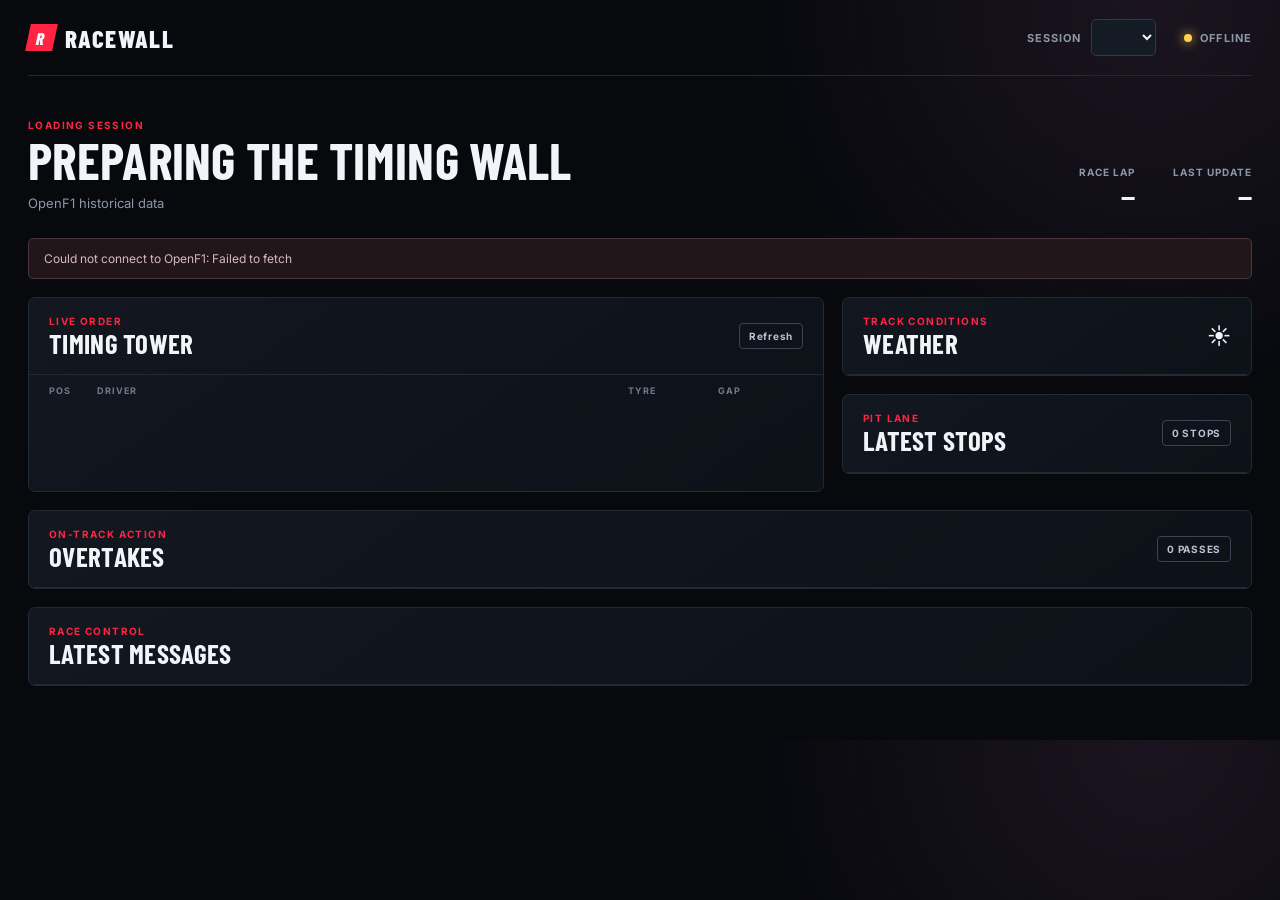
==== index.html @ f311ebea "Initial Racewall dashboard" ====
<!doctype html>
<html lang="en">
  <head>
    <meta charset="UTF-8" />
    <meta name="viewport" content="width=device-width, initial-scale=1.0" />
    <meta name="theme-color" content="#07090d" />
    <title>Racewall — F1 Dashboard</title>
    <link rel="preconnect" href="https://api.openf1.org" />
    <link rel="stylesheet" href="styles.css" />
  </head>
  <body>
    <main class="app-shell">
      <header class="topbar">
        <a class="brand" href="/" aria-label="Racewall home">
          <span class="brand-mark">R</span>
          <span>RACEWALL</span>
        </a>
        <div class="session-picker">
          <label for="session-select">Session</label>
          <select id="session-select" aria-label="Choose an F1 session"></select>
        </div>
        <div class="live-status" id="live-status">
          <span class="status-dot"></span>
          <span id="status-text">CONNECTING</span>
        </div>
      </header>

      <section class="hero" aria-labelledby="meeting-name">
        <div>
          <p class="eyebrow" id="session-name">LOADING SESSION</p>
          <h1 id="meeting-name">Preparing the timing wall</h1>
          <p class="location" id="meeting-location">OpenF1 historical data</p>
        </div>
        <div class="hero-stats">
          <div><span>RACE LAP</span><strong id="race-lap">—</strong></div>
          <div><span>LAST UPDATE</span><strong id="last-update">—</strong></div>
        </div>
      </section>

      <section class="notice" id="data-notice">
        Historical mode — showing the latest session available from OpenF1. Live data can be connected later.
      </section>

      <section class="dashboard-grid">
        <section class="panel timing-panel">
          <div class="panel-heading">
            <div><p class="eyebrow">LIVE ORDER</p><h2>Timing tower</h2></div>
            <button class="refresh-button" id="refresh-button">Refresh</button>
          </div>
          <div class="tower-columns"><span>POS</span><span>DRIVER</span><span>TYRE</span><span>GAP</span></div>
          <div id="timing-tower" class="timing-tower" aria-live="polite"></div>
        </section>

        <aside class="right-column">
          <section class="panel weather-panel">
            <div class="panel-heading"><div><p class="eyebrow">TRACK CONDITIONS</p><h2>Weather</h2></div><span class="weather-icon">☀</span></div>
            <div class="weather-grid" id="weather-grid"></div>
          </section>

          <section class="panel pit-panel">
            <div class="panel-heading"><div><p class="eyebrow">PIT LANE</p><h2>Latest stops</h2></div><span class="pill" id="pit-count">0 STOPS</span></div>
            <div id="pit-stops" class="event-list"></div>
          </section>
        </aside>

        <section class="panel wide-panel">
          <div class="panel-heading"><div><p class="eyebrow">ON-TRACK ACTION</p><h2>Overtakes</h2></div><span class="pill" id="overtake-count">0 PASSES</span></div>
          <div id="overtakes" class="event-list two-columns"></div>
        </section>

        <section class="panel wide-panel">
          <div class="panel-heading"><div><p class="eyebrow">RACE CONTROL</p><h2>Latest messages</h2></div></div>
          <div id="race-control" class="control-list"></div>
        </section>
      </section>
    </main>
    <template id="empty-state"><p class="empty-state">No data is available for this session yet.</p></template>
    <script src="app.js"></script>
  </body>
</html>
---- styles.css ----
@import url('https://fonts.googleapis.com/css2?family=Barlow+Condensed:ital,wght@0,500;0,600;0,700;0,800;1,700&family=Inter:wght@400;500;600;700&display=swap');

:root { --bg:#07090d; --panel:#10141b; --line:#222a35; --soft:#8c98a8; --text:#f1f5f9; --red:#ff2443; --green:#3ee68b; --yellow:#ffd052; }
* { box-sizing:border-box; }
body { margin:0; background:radial-gradient(circle at 90% 0%,#1b1420 0,transparent 30%),var(--bg); color:var(--text); font-family:Inter,system-ui,sans-serif; }
button,select { font:inherit; }
.app-shell { max-width:1400px; margin:0 auto; padding:0 28px 54px; }
.topbar { height:76px; display:flex; align-items:center; border-bottom:1px solid var(--line); gap:28px; }
.brand { display:flex; align-items:center; gap:10px; text-decoration:none; color:var(--text); font-family:'Barlow Condensed'; font-size:25px; font-weight:800; letter-spacing:1.4px; }
.brand-mark { background:var(--red); width:27px; height:27px; transform:skew(-12deg); display:grid; place-items:center; font-size:17px; }
.session-picker { margin-left:auto; display:flex; align-items:center; gap:10px; color:var(--soft); font-size:11px; font-weight:700; letter-spacing:1px; text-transform:uppercase; }
.session-picker select { max-width:290px; background:#151b24; color:var(--text); border:1px solid #303a49; padding:9px 32px 9px 11px; border-radius:5px; font-size:12px; }
.live-status { display:flex; align-items:center; gap:8px; font-size:11px; letter-spacing:1.1px; font-weight:700; color:var(--soft); }
.status-dot { width:8px; height:8px; background:var(--yellow); border-radius:50%; box-shadow:0 0 12px var(--yellow); }
.hero { padding:44px 0 27px; display:flex; justify-content:space-between; align-items:end; }
.eyebrow { margin:0 0 5px; font-size:10px; line-height:1; letter-spacing:1.4px; font-weight:700; color:var(--red); }
h1,h2 { font-family:'Barlow Condensed',sans-serif; text-transform:uppercase; margin:0; line-height:.94; letter-spacing:.3px; } h1 { font-size:52px; } h2 { font-size:27px; }
.location { margin:11px 0 0; color:var(--soft); font-size:13px; }
.hero-stats { display:flex; gap:38px; text-align:right; } .hero-stats div { display:grid; gap:4px; } .hero-stats span { color:var(--soft); font-size:10px; letter-spacing:1px; font-weight:700; } .hero-stats strong { font-family:'Barlow Condensed'; font-size:24px; }
.notice { border:1px solid #49353a; background:#21171b; padding:12px 15px; color:#d5b9bf; border-radius:5px; font-size:12px; margin-bottom:18px; }
.dashboard-grid { display:grid; grid-template-columns:minmax(540px,1.65fr) minmax(310px,.85fr); gap:18px; }
.panel { background:linear-gradient(145deg,#121720,#0d1118); border:1px solid var(--line); border-radius:7px; overflow:hidden; }
.timing-panel { grid-row:span 2; } .wide-panel { grid-column:1/-1; }
.right-column { display:grid; gap:18px; }
.panel-heading { min-height:76px; padding:18px 20px; display:flex; justify-content:space-between; align-items:center; border-bottom:1px solid var(--line); }
.refresh-button,.pill { border:1px solid #394454; border-radius:4px; color:#b9c4d1; background:transparent; padding:6px 9px; font-size:10px; letter-spacing:.7px; font-weight:700; } .refresh-button { cursor:pointer; } .refresh-button:hover { color:var(--text); border-color:var(--red); }
.tower-columns,.timing-row { display:grid; grid-template-columns:48px minmax(180px,1fr) 90px 85px; align-items:center; }
.tower-columns { height:31px; padding:0 20px; color:#6f7b8c; font-size:9px; font-weight:700; letter-spacing:1px; }
.timing-row { min-height:54px; padding:0 20px; border-top:1px solid #1d2530; position:relative; } .timing-row:first-child { border-top:0; } .timing-row.leader::before { content:''; position:absolute; background:var(--red); width:3px; height:100%; left:0; }
.position { font-family:'Barlow Condensed'; font-weight:700; font-size:24px; color:#97a3b4; }.driver { display:flex; align-items:center; gap:10px; min-width:0; }.team-mark { width:4px; height:28px; border-radius:2px; }.driver-name { font-family:'Barlow Condensed'; font-weight:700; font-size:18px; white-space:nowrap; overflow:hidden; text-overflow:ellipsis; }.team-name { font-size:10px; color:var(--soft); white-space:nowrap; overflow:hidden; text-overflow:ellipsis; }.tyre { display:flex; align-items:center; gap:6px; font-size:10px; font-weight:700; }.tyre-dot { width:11px; height:11px; border-radius:50%; }.gap { text-align:right; color:#d2d9e3; font-family:'Barlow Condensed'; font-size:16px; font-weight:600; }
.weather-grid { display:grid; grid-template-columns:repeat(2,1fr); }.weather-item { padding:16px 20px; border-top:1px solid var(--line); }.weather-item:nth-child(odd) { border-right:1px solid var(--line); }.weather-item span { display:block; color:var(--soft); font-size:9px; font-weight:700; letter-spacing:.7px; margin-bottom:5px; }.weather-item strong { font-family:'Barlow Condensed'; font-size:24px; }.weather-icon { font-size:23px; }
.event-list { padding:0 20px; }.event { display:flex; align-items:center; gap:11px; min-height:49px; border-top:1px solid var(--line); font-size:12px; }.event:first-child { border-top:0; }.event strong { font-family:'Barlow Condensed'; font-size:17px; }.event small { color:var(--soft); margin-left:auto; text-align:right; }.event-badge { min-width:28px; text-align:center; padding:5px 4px; font-size:9px; font-weight:700; color:#b6c0cd; background:#1c2430; border-radius:3px; }.two-columns { display:grid; grid-template-columns:1fr 1fr; gap:0 28px; }.two-columns .event:nth-child(2) { border-top:0; }
.control-list { padding:0 20px; }.control { display:grid; grid-template-columns:74px 1fr 75px; gap:13px; align-items:center; min-height:48px; border-top:1px solid var(--line); font-size:12px; }.control:first-child { border-top:0; }.flag { font-size:9px; font-weight:700; letter-spacing:.7px; color:var(--yellow); }.control time { color:var(--soft); font-size:10px; text-align:right; }.empty-state { color:var(--soft); padding:22px 0; text-align:center; font-size:12px; }
@media(max-width:800px) { .app-shell{padding:0 15px 35px}.topbar{gap:12px}.session-picker label{display:none}.session-picker select{max-width:170px}.brand{font-size:21px}.hero{padding-top:32px;align-items:start;gap:18px}.hero-stats{gap:14px;flex-direction:column}.hero-stats strong{font-size:20px}h1{font-size:38px}.dashboard-grid{grid-template-columns:1fr}.timing-panel{grid-row:auto}.wide-panel{grid-column:auto}.tower-columns,.timing-row{grid-template-columns:35px minmax(120px,1fr) 62px 62px;padding:0 12px}.two-columns{display:block}.two-columns .event:nth-child(2){border-top:1px solid var(--line)}.live-status{display:none}.panel-heading{padding:16px}.event-list,.control-list{padding:0 16px} }
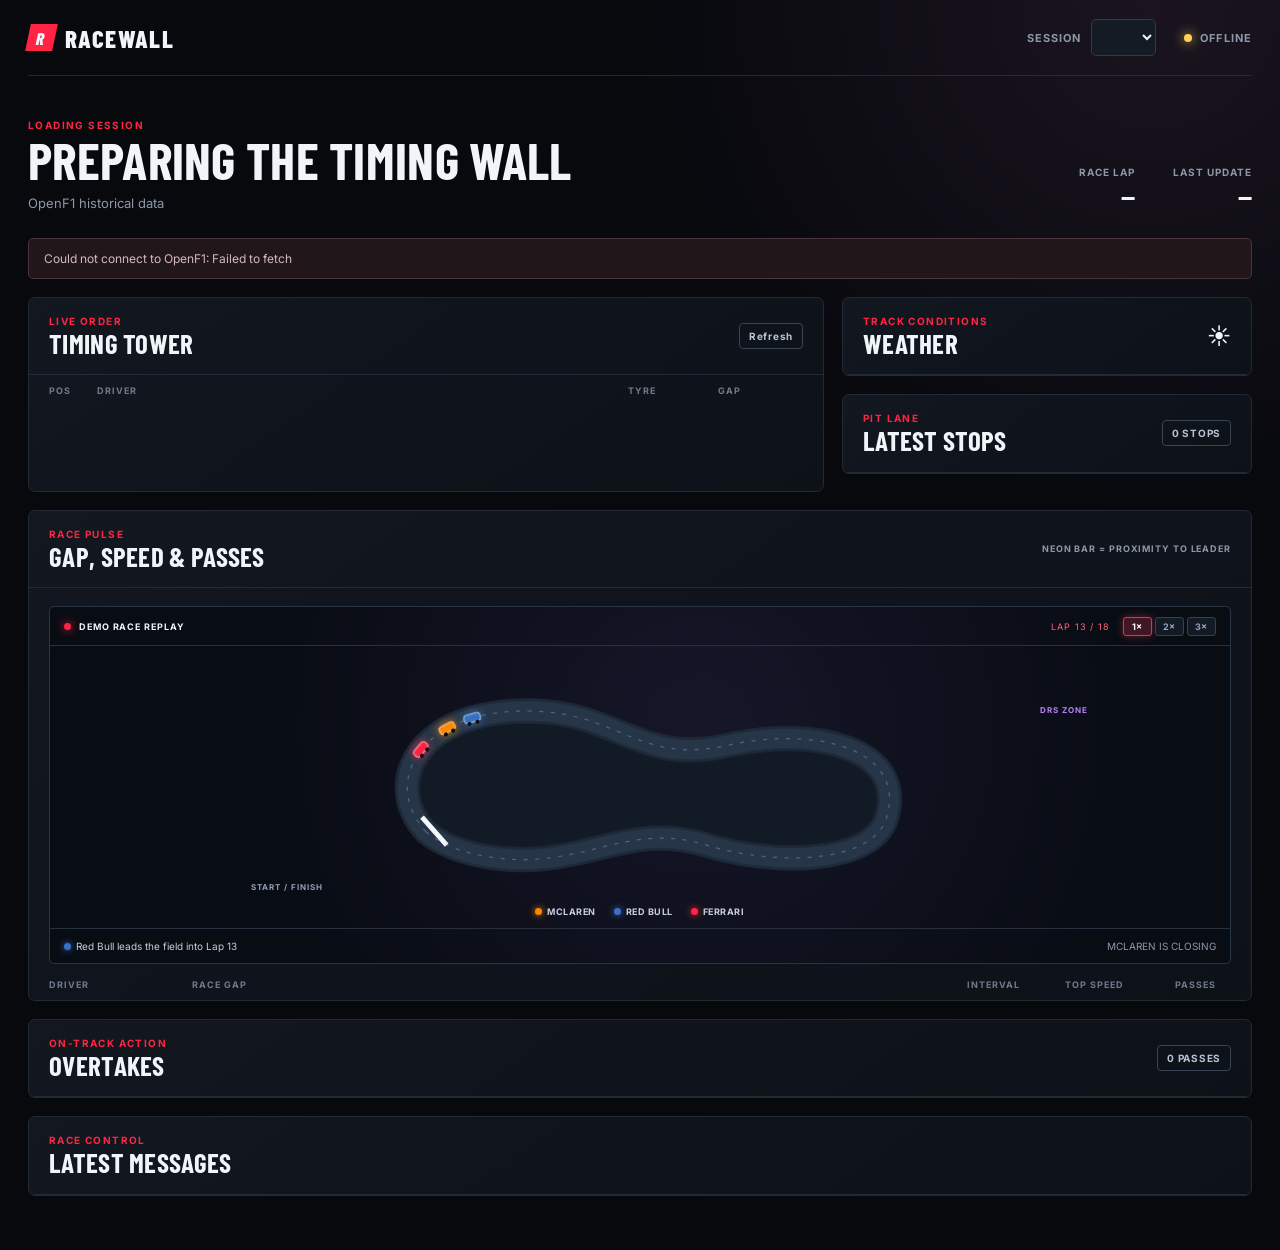
==== commit eed387f1: "Added demo of the race and track" ====
--- a/index.html
+++ b/index.html
@@ -63,6 +63,34 @@
           </section>
         </aside>
 
+        <section class="panel wide-panel pulse-panel">
+          <div class="panel-heading">
+            <div><p class="eyebrow">RACE PULSE</p><h2>Gap, speed & passes</h2></div>
+            <p class="panel-note">NEON BAR = PROXIMITY TO LEADER</p>
+          </div>
+          <div class="demo-replay" aria-label="Demo position chart: McLaren takes the lead from Red Bull on lap 15, and Ferrari moves into second.">
+            <div class="demo-heading"><span class="demo-live-dot"></span><strong>DEMO RACE REPLAY</strong><span id="demo-lap">LAP 13 / 18</span><div class="speed-controls" aria-label="Replay speed"><button class="speed-button active" data-speed="1">1×</button><button class="speed-button" data-speed="2">2×</button><button class="speed-button" data-speed="3">3×</button></div></div>
+            <div class="track-stage">
+              <div class="track-label start-label">START / FINISH</div>
+              <div class="track-label drs-label">DRS ZONE</div>
+              <svg id="demo-track" viewBox="0 0 760 310" role="img" aria-label="Animated neon race circuit with McLaren, Red Bull, and Ferrari cars racing">
+                <defs><filter id="trackGlow"><feGaussianBlur stdDeviation="2" result="blur"/><feMerge><feMergeNode in="blur"/><feMergeNode in="SourceGraphic"/></feMerge></filter></defs>
+                <path class="track-shadow" d="M120 220 C65 161 110 69 250 73 C355 76 380 138 485 115 C596 90 704 120 680 202 C663 260 542 261 461 236 C361 205 309 269 195 250 C159 244 137 234 120 220Z"/>
+                <path id="race-route" class="race-route" pathLength="1000" d="M120 220 C65 161 110 69 250 73 C355 76 380 138 485 115 C596 90 704 120 680 202 C663 260 542 261 461 236 C361 205 309 269 195 250 C159 244 137 234 120 220Z"/>
+                <path class="track-centre" d="M120 220 C65 161 110 69 250 73 C355 76 380 138 485 115 C596 90 704 120 680 202 C663 260 542 261 461 236 C361 205 309 269 195 250 C159 244 137 234 120 220Z"/>
+                <line class="start-line" x1="115" y1="202" x2="145" y2="236"/>
+                <g id="car-redbull" class="demo-car redbull-car"><rect x="-10" y="-5" width="20" height="10" rx="3"/><circle cx="-5" cy="6" r="2.5"/><circle cx="5" cy="6" r="2.5"/></g>
+                <g id="car-mclaren" class="demo-car mclaren-car"><rect x="-10" y="-5" width="20" height="10" rx="3"/><circle cx="-5" cy="6" r="2.5"/><circle cx="5" cy="6" r="2.5"/></g>
+                <g id="car-ferrari" class="demo-car ferrari-car"><rect x="-10" y="-5" width="20" height="10" rx="3"/><circle cx="-5" cy="6" r="2.5"/><circle cx="5" cy="6" r="2.5"/></g>
+              </svg>
+              <div class="race-key"><span><b class="mclaren-dot"></b>MCLAREN</span><span><b class="redbull-dot"></b>RED BULL</span><span><b class="ferrari-dot"></b>FERRARI</span></div>
+            </div>
+            <div class="battle-feed" id="demo-commentary"><span><b class="redbull-dot"></b>Red Bull leads the field into Lap 13</span><span class="demo-speed">WATCH THE CARS MOVE</span></div>
+          </div>
+          <div class="pulse-legend"><span>DRIVER</span><span>RACE GAP</span><span>INTERVAL</span><span>TOP SPEED</span><span>PASSES</span></div>
+          <div id="race-pulse" class="race-pulse" aria-live="polite"></div>
+        </section>
+
         <section class="panel wide-panel">
           <div class="panel-heading"><div><p class="eyebrow">ON-TRACK ACTION</p><h2>Overtakes</h2></div><span class="pill" id="overtake-count">0 PASSES</span></div>
           <div id="overtakes" class="event-list two-columns"></div>
--- a/styles.css
+++ b/styles.css
@@ -31,4 +31,6 @@
 .weather-grid { display:grid; grid-template-columns:repeat(2,1fr); }.weather-item { padding:16px 20px; border-top:1px solid var(--line); }.weather-item:nth-child(odd) { border-right:1px solid var(--line); }.weather-item span { display:block; color:var(--soft); font-size:9px; font-weight:700; letter-spacing:.7px; margin-bottom:5px; }.weather-item strong { font-family:'Barlow Condensed'; font-size:24px; }.weather-icon { font-size:23px; }
 .event-list { padding:0 20px; }.event { display:flex; align-items:center; gap:11px; min-height:49px; border-top:1px solid var(--line); font-size:12px; }.event:first-child { border-top:0; }.event strong { font-family:'Barlow Condensed'; font-size:17px; }.event small { color:var(--soft); margin-left:auto; text-align:right; }.event-badge { min-width:28px; text-align:center; padding:5px 4px; font-size:9px; font-weight:700; color:#b6c0cd; background:#1c2430; border-radius:3px; }.two-columns { display:grid; grid-template-columns:1fr 1fr; gap:0 28px; }.two-columns .event:nth-child(2) { border-top:0; }
 .control-list { padding:0 20px; }.control { display:grid; grid-template-columns:74px 1fr 75px; gap:13px; align-items:center; min-height:48px; border-top:1px solid var(--line); font-size:12px; }.control:first-child { border-top:0; }.flag { font-size:9px; font-weight:700; letter-spacing:.7px; color:var(--yellow); }.control time { color:var(--soft); font-size:10px; text-align:right; }.empty-state { color:var(--soft); padding:22px 0; text-align:center; font-size:12px; }
-@media(max-width:800px) { .app-shell{padding:0 15px 35px}.topbar{gap:12px}.session-picker label{display:none}.session-picker select{max-width:170px}.brand{font-size:21px}.hero{padding-top:32px;align-items:start;gap:18px}.hero-stats{gap:14px;flex-direction:column}.hero-stats strong{font-size:20px}h1{font-size:38px}.dashboard-grid{grid-template-columns:1fr}.timing-panel{grid-row:auto}.wide-panel{grid-column:auto}.tower-columns,.timing-row{grid-template-columns:35px minmax(120px,1fr) 62px 62px;padding:0 12px}.two-columns{display:block}.two-columns .event:nth-child(2){border-top:1px solid var(--line)}.live-status{display:none}.panel-heading{padding:16px}.event-list,.control-list{padding:0 16px} }
+.panel-note { margin:0; color:var(--soft); font-size:9px; letter-spacing:.9px; font-weight:700; }.pulse-legend,.pulse-row { display:grid; grid-template-columns:125px minmax(160px,1fr) 80px 92px 56px; align-items:center; column-gap:18px; }.pulse-legend { height:32px; padding:0 20px; color:#6f7b8c; font-size:9px; font-weight:700; letter-spacing:1px; }.pulse-row { min-height:48px; padding:0 20px; border-top:1px solid #1d2530; }.pulse-driver { display:flex; align-items:center; gap:8px; min-width:0; }.pulse-driver strong { font-family:'Barlow Condensed'; font-size:18px; }.pulse-driver small { color:var(--soft); font-size:9px; overflow:hidden; text-overflow:ellipsis; white-space:nowrap; }.neon-track { height:7px; background:#1d2530; border-radius:99px; overflow:hidden; position:relative; }.neon-bar { height:100%; min-width:5px; border-radius:99px; box-shadow:0 0 8px currentColor,0 0 17px currentColor; }.pulse-value { font-family:'Barlow Condensed'; font-size:16px; font-weight:700; white-space:nowrap; }.pulse-value.muted { color:#9eabba; }.pass-count { color:var(--green); }
+.demo-replay { margin:18px 20px 4px; border:1px solid #283544; background:radial-gradient(circle at 55% 35%,#161629,#080c13 65%); border-radius:5px; overflow:hidden; }.demo-heading { height:39px; display:flex; align-items:center; gap:8px; padding:0 14px; border-bottom:1px solid #26303e; font-size:9px; letter-spacing:.9px; color:var(--soft); }.demo-heading strong { color:var(--text); }.demo-heading > #demo-lap { margin-left:auto; color:#ff6578; }.demo-live-dot { width:7px; height:7px; border-radius:50%; background:var(--red); box-shadow:0 0 10px var(--red); animation:pulse 1s infinite alternate; }.speed-controls { display:flex; gap:3px; margin-left:5px; }.speed-button { min-width:29px; border:1px solid #354154; border-radius:3px; padding:3px 4px; color:#98a6b8; background:#121a25; font-size:9px; font-weight:700; cursor:pointer; }.speed-button:hover,.speed-button.active { color:#fff; border-color:#ff2443; background:#401823; box-shadow:0 0 8px #69202e; }.track-stage { position:relative; padding:5px 14px 0; }.track-stage svg { width:100%; height:255px; display:block; }.track-shadow { fill:#121a25; stroke:#1c2735; stroke-width:31; }.race-route { fill:none; stroke:#283546; stroke-width:23; filter:url(#trackGlow); }.track-centre { fill:none; stroke:#657186; stroke-width:1.5; stroke-dasharray:5 9; opacity:.75; }.start-line { stroke:#f4f7fb; stroke-width:6; }.track-label { position:absolute; font-size:8px; letter-spacing:1px; font-weight:700; color:#92a1b6; }.start-label { left:17%; bottom:36px; }.drs-label { right:12%; top:59px; color:#b681ff; }.demo-car { transform-box:fill-box; transform-origin:center; }.demo-car rect { stroke:#fff; stroke-width:.8; }.demo-car circle { fill:#0a0d12; }.redbull-car rect { fill:#3671c6; filter:drop-shadow(0 0 5px #3671c6); }.mclaren-car rect { fill:#ff8700; filter:drop-shadow(0 0 5px #ff8700); }.ferrari-car rect { fill:#ff2443; filter:drop-shadow(0 0 5px #ff2443); }.race-key { display:flex; justify-content:center; gap:18px; padding:0 0 11px; color:#c8d0db; font-size:9px; font-weight:700; letter-spacing:.5px; }.race-key b,.battle-feed b { width:7px; height:7px; display:inline-block; border-radius:50%; margin-right:5px; }.mclaren-dot { background:#ff8700; box-shadow:0 0 7px #ff8700; }.redbull-dot { background:#3671c6; box-shadow:0 0 7px #3671c6; }.ferrari-dot { background:#ff2443; box-shadow:0 0 7px #ff2443; }.battle-feed { display:flex; gap:22px; flex-wrap:wrap; border-top:1px solid #26303e; padding:11px 14px; color:#c6d0dc; font-size:10px; }.demo-speed { color:var(--soft); margin-left:auto; } @keyframes pulse { to { opacity:.35; transform:scale(.8); } }
+@media(max-width:800px) { .app-shell{padding:0 15px 35px}.topbar{gap:12px}.session-picker label{display:none}.session-picker select{max-width:170px}.brand{font-size:21px}.hero{padding-top:32px;align-items:start;gap:18px}.hero-stats{gap:14px;flex-direction:column}.hero-stats strong{font-size:20px}h1{font-size:38px}.dashboard-grid{grid-template-columns:1fr}.timing-panel{grid-row:auto}.wide-panel{grid-column:auto}.tower-columns,.timing-row{grid-template-columns:35px minmax(120px,1fr) 62px 62px;padding:0 12px}.two-columns{display:block}.two-columns .event:nth-child(2){border-top:1px solid var(--line)}.live-status{display:none}.panel-heading{padding:16px}.event-list,.control-list{padding:0 16px}.panel-note{display:none}.pulse-legend{display:none}.race-pulse{padding:5px 0}.pulse-row{grid-template-columns:86px minmax(70px,1fr) 49px 52px;column-gap:9px;padding:0 12px}.pulse-row .passes-column{display:none}.pulse-driver small{display:none}.pulse-value{font-size:14px}.demo-replay{margin:13px 12px 5px}.demo-speed{margin-left:0}.track-stage{padding:0 5px}.track-stage svg{height:195px}.race-key{gap:8px;font-size:8px}.start-label{bottom:32px}.drs-label{top:44px} }
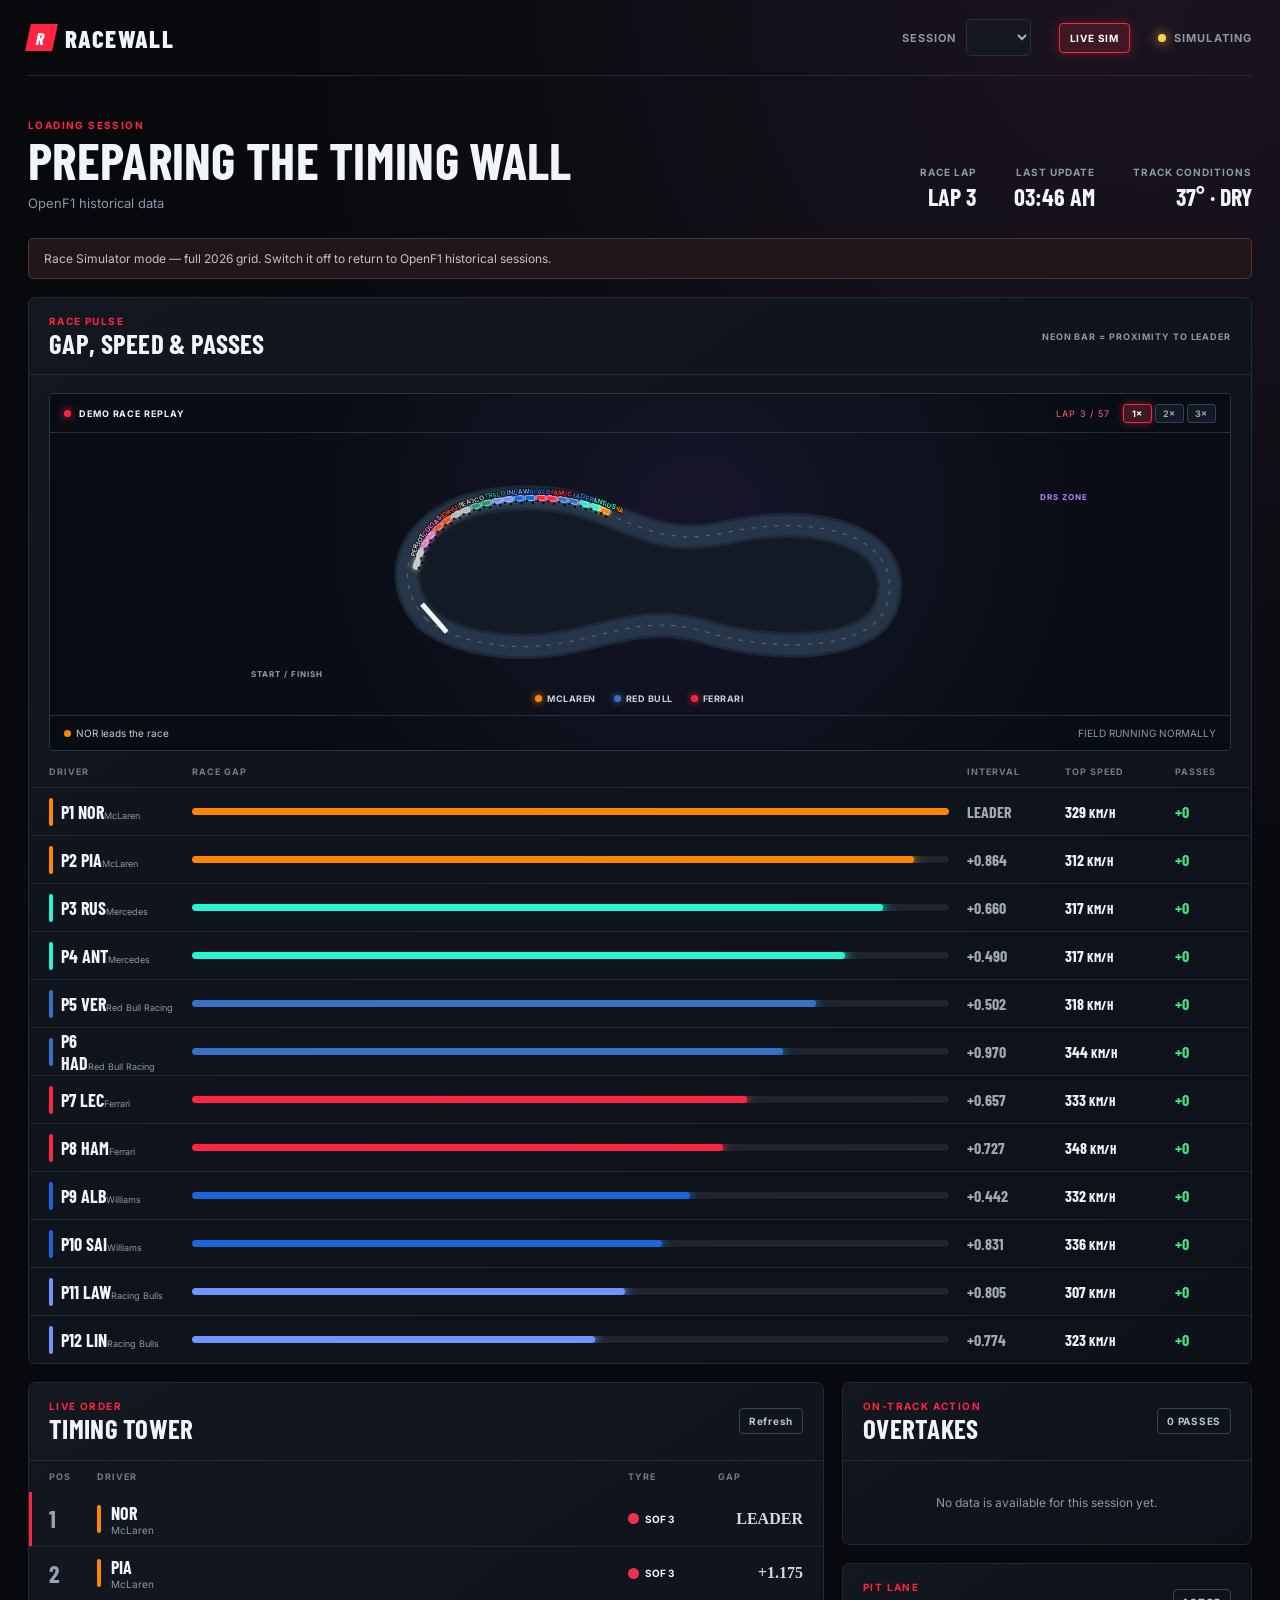
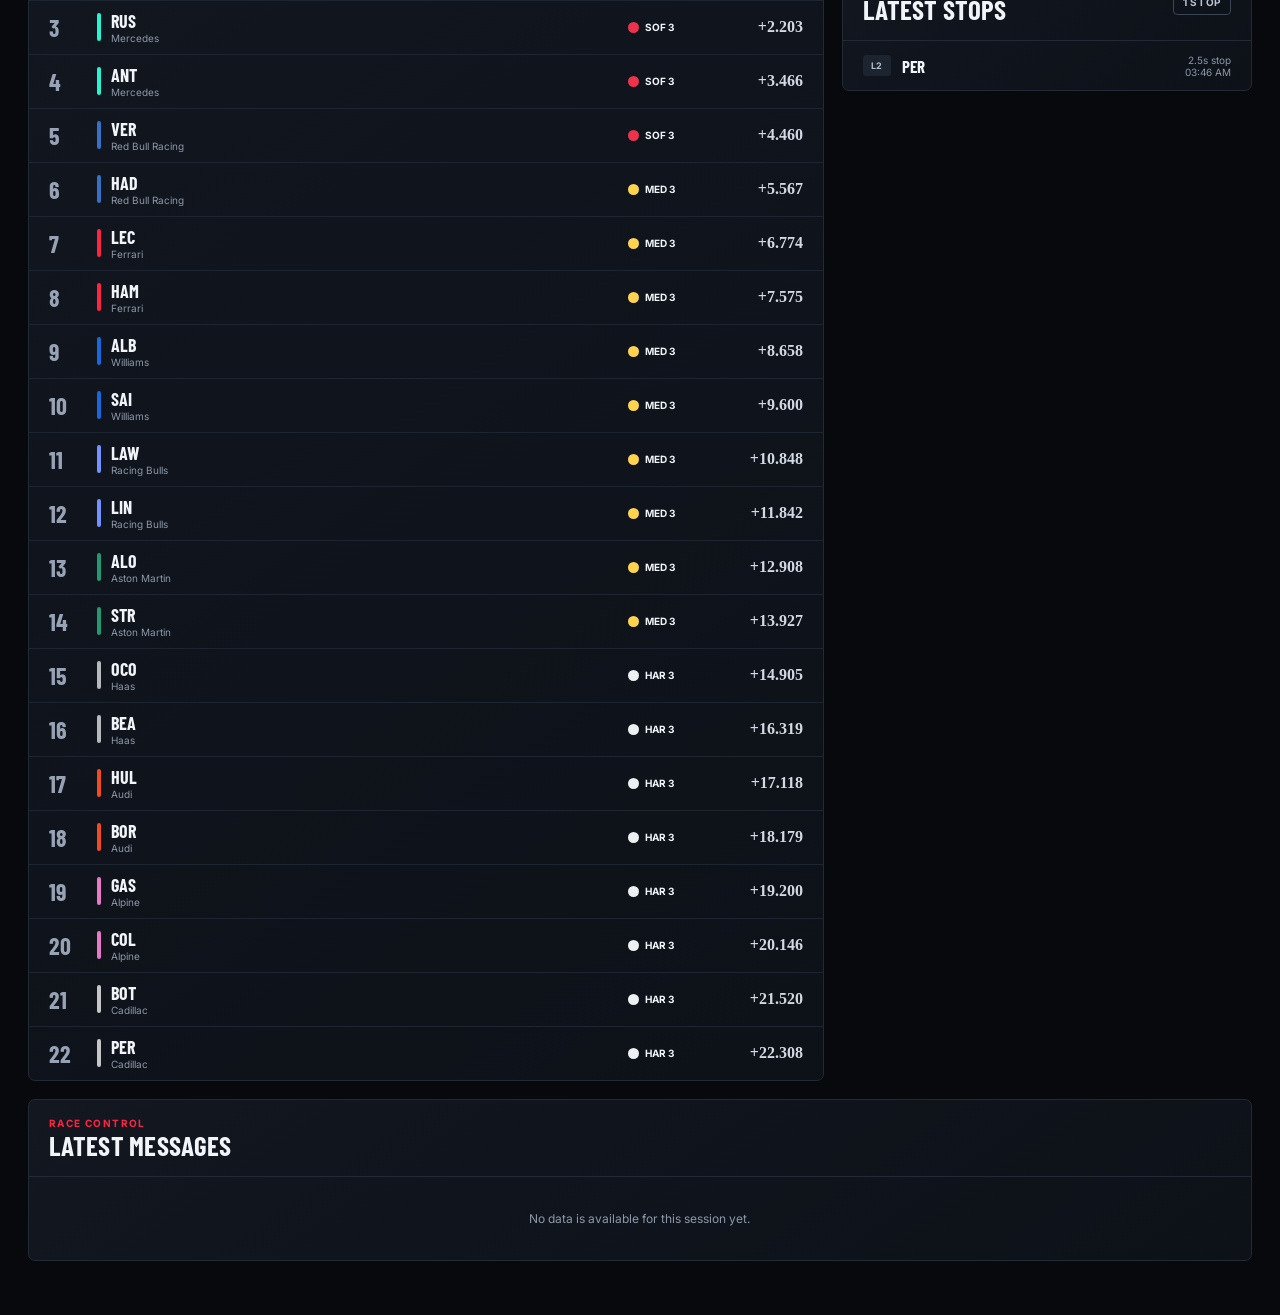
==== commit 7463eeed: "Add synchronized race simulator" ====
--- a/index.html
+++ b/index.html
@@ -19,6 +19,7 @@
           <label for="session-select">Session</label>
           <select id="session-select" aria-label="Choose an F1 session"></select>
         </div>
+        <button class="simulator-button" id="simulator-button">RACE SIM</button>
         <div class="live-status" id="live-status">
           <span class="status-dot"></span>
           <span id="status-text">CONNECTING</span>
@@ -34,6 +35,7 @@
         <div class="hero-stats">
           <div><span>RACE LAP</span><strong id="race-lap">—</strong></div>
           <div><span>LAST UPDATE</span><strong id="last-update">—</strong></div>
+          <div><span>TRACK CONDITIONS</span><strong id="weather-summary">—</strong></div>
         </div>
       </section>
 
@@ -52,9 +54,9 @@
         </section>
 
         <aside class="right-column">
-          <section class="panel weather-panel">
-            <div class="panel-heading"><div><p class="eyebrow">TRACK CONDITIONS</p><h2>Weather</h2></div><span class="weather-icon">☀</span></div>
-            <div class="weather-grid" id="weather-grid"></div>
+          <section class="panel overtake-panel">
+            <div class="panel-heading"><div><p class="eyebrow">ON-TRACK ACTION</p><h2>Overtakes</h2></div><span class="pill" id="overtake-count">0 PASSES</span></div>
+            <div id="overtakes" class="event-list"></div>
           </section>
 
           <section class="panel pit-panel">
@@ -79,9 +81,7 @@
                 <path id="race-route" class="race-route" pathLength="1000" d="M120 220 C65 161 110 69 250 73 C355 76 380 138 485 115 C596 90 704 120 680 202 C663 260 542 261 461 236 C361 205 309 269 195 250 C159 244 137 234 120 220Z"/>
                 <path class="track-centre" d="M120 220 C65 161 110 69 250 73 C355 76 380 138 485 115 C596 90 704 120 680 202 C663 260 542 261 461 236 C361 205 309 269 195 250 C159 244 137 234 120 220Z"/>
                 <line class="start-line" x1="115" y1="202" x2="145" y2="236"/>
-                <g id="car-redbull" class="demo-car redbull-car"><rect x="-10" y="-5" width="20" height="10" rx="3"/><circle cx="-5" cy="6" r="2.5"/><circle cx="5" cy="6" r="2.5"/></g>
-                <g id="car-mclaren" class="demo-car mclaren-car"><rect x="-10" y="-5" width="20" height="10" rx="3"/><circle cx="-5" cy="6" r="2.5"/><circle cx="5" cy="6" r="2.5"/></g>
-                <g id="car-ferrari" class="demo-car ferrari-car"><rect x="-10" y="-5" width="20" height="10" rx="3"/><circle cx="-5" cy="6" r="2.5"/><circle cx="5" cy="6" r="2.5"/></g>
+                <g id="demo-cars"></g>
               </svg>
               <div class="race-key"><span><b class="mclaren-dot"></b>MCLAREN</span><span><b class="redbull-dot"></b>RED BULL</span><span><b class="ferrari-dot"></b>FERRARI</span></div>
             </div>
@@ -89,11 +89,6 @@
           </div>
           <div class="pulse-legend"><span>DRIVER</span><span>RACE GAP</span><span>INTERVAL</span><span>TOP SPEED</span><span>PASSES</span></div>
           <div id="race-pulse" class="race-pulse" aria-live="polite"></div>
-        </section>
-
-        <section class="panel wide-panel">
-          <div class="panel-heading"><div><p class="eyebrow">ON-TRACK ACTION</p><h2>Overtakes</h2></div><span class="pill" id="overtake-count">0 PASSES</span></div>
-          <div id="overtakes" class="event-list two-columns"></div>
         </section>
 
         <section class="panel wide-panel">
--- a/styles.css
+++ b/styles.css
@@ -10,6 +10,7 @@
 .brand-mark { background:var(--red); width:27px; height:27px; transform:skew(-12deg); display:grid; place-items:center; font-size:17px; }
 .session-picker { margin-left:auto; display:flex; align-items:center; gap:10px; color:var(--soft); font-size:11px; font-weight:700; letter-spacing:1px; text-transform:uppercase; }
 .session-picker select { max-width:290px; background:#151b24; color:var(--text); border:1px solid #303a49; padding:9px 32px 9px 11px; border-radius:5px; font-size:12px; }
+.simulator-button { border:1px solid #394454; border-radius:4px; padding:8px 10px; color:#b9c4d1; background:transparent; font-size:10px; letter-spacing:.8px; font-weight:700; cursor:pointer; }.simulator-button:hover,.simulator-button.active { color:#fff; background:#401823; border-color:var(--red); box-shadow:0 0 12px #5e1c2b; }
 .live-status { display:flex; align-items:center; gap:8px; font-size:11px; letter-spacing:1.1px; font-weight:700; color:var(--soft); }
 .status-dot { width:8px; height:8px; background:var(--yellow); border-radius:50%; box-shadow:0 0 12px var(--yellow); }
 .hero { padding:44px 0 27px; display:flex; justify-content:space-between; align-items:end; }
@@ -20,7 +21,7 @@
 .notice { border:1px solid #49353a; background:#21171b; padding:12px 15px; color:#d5b9bf; border-radius:5px; font-size:12px; margin-bottom:18px; }
 .dashboard-grid { display:grid; grid-template-columns:minmax(540px,1.65fr) minmax(310px,.85fr); gap:18px; }
 .panel { background:linear-gradient(145deg,#121720,#0d1118); border:1px solid var(--line); border-radius:7px; overflow:hidden; }
-.timing-panel { grid-row:span 2; } .wide-panel { grid-column:1/-1; }
+.timing-panel { grid-row:span 2; } .wide-panel { grid-column:1/-1; } .pulse-panel { order:-1; }
 .right-column { display:grid; gap:18px; }
 .panel-heading { min-height:76px; padding:18px 20px; display:flex; justify-content:space-between; align-items:center; border-bottom:1px solid var(--line); }
 .refresh-button,.pill { border:1px solid #394454; border-radius:4px; color:#b9c4d1; background:transparent; padding:6px 9px; font-size:10px; letter-spacing:.7px; font-weight:700; } .refresh-button { cursor:pointer; } .refresh-button:hover { color:var(--text); border-color:var(--red); }
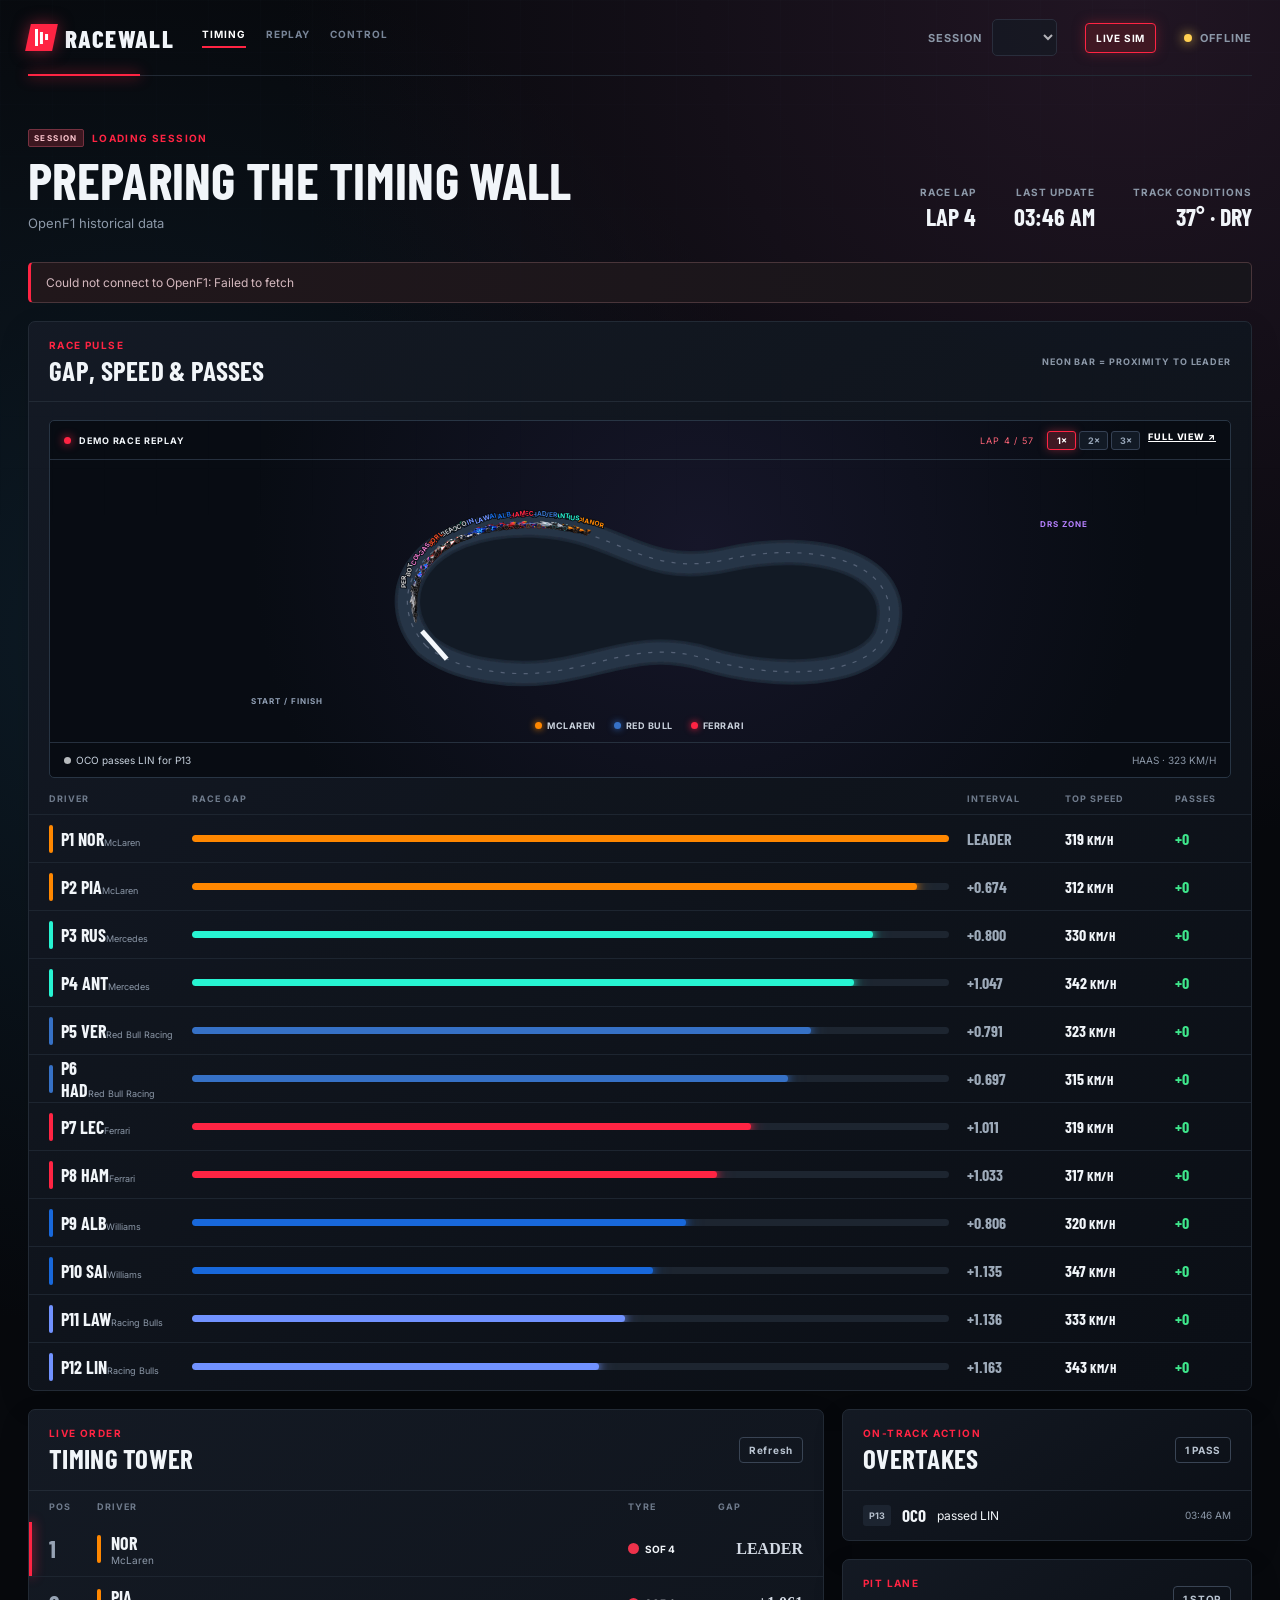
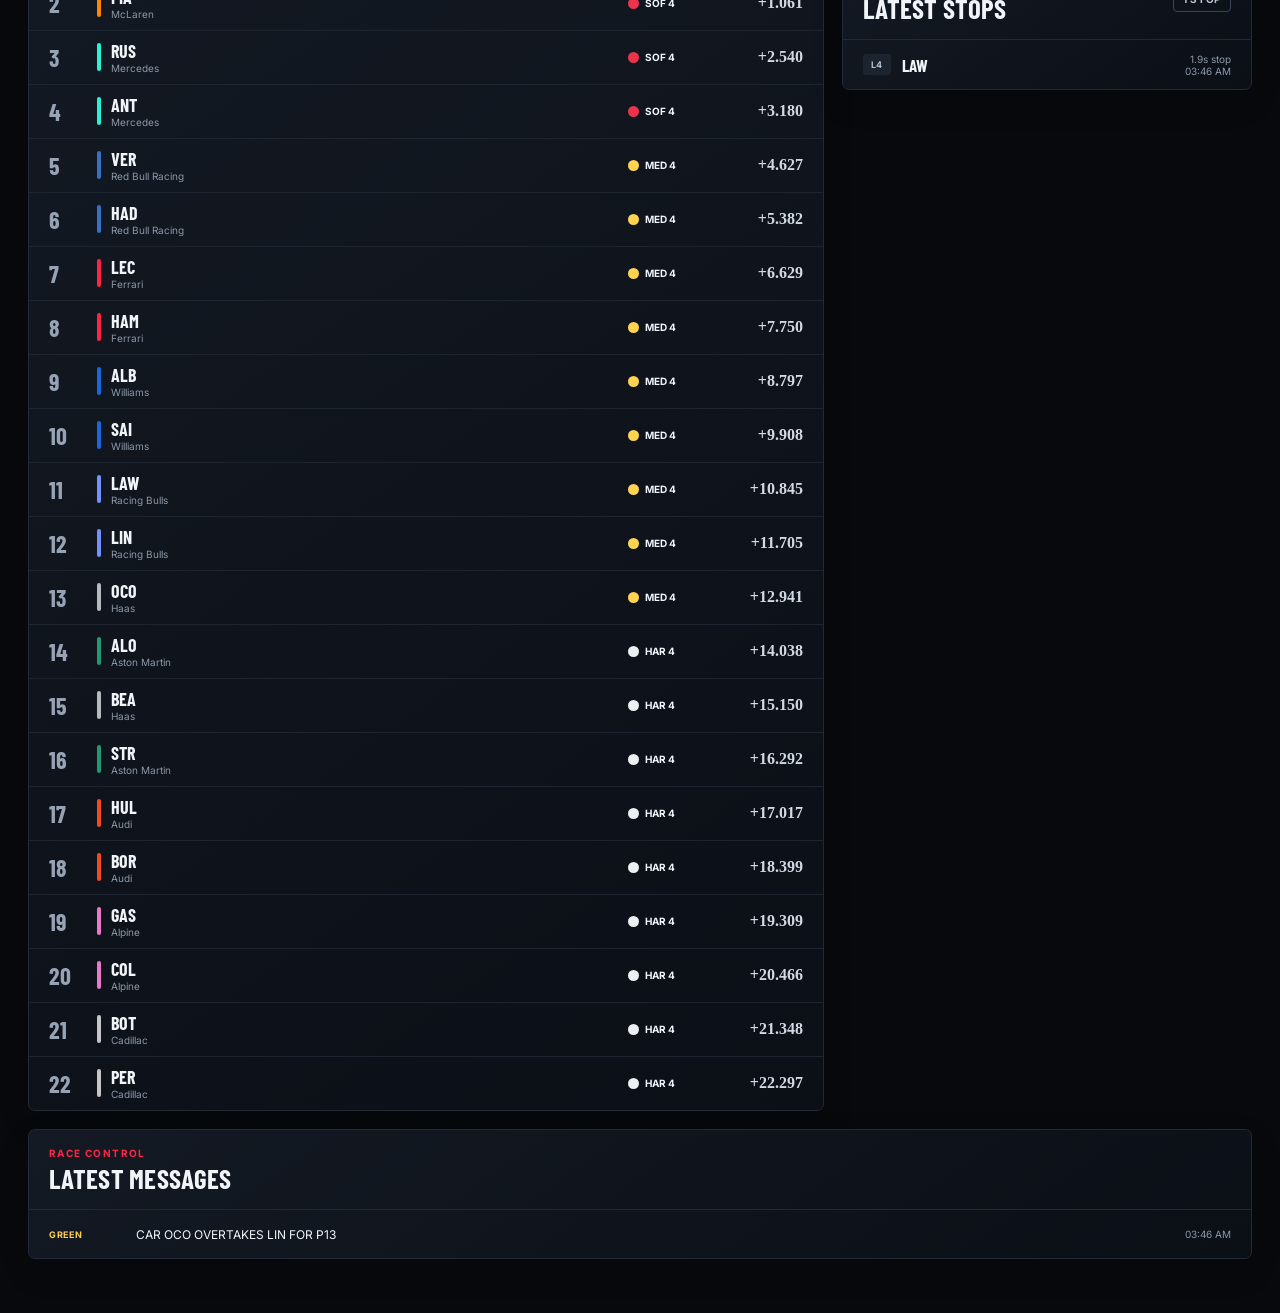
==== commit 6acdc6eb: "Refresh Racewall dashboard and replay view" ====
--- a/index.html
+++ b/index.html
@@ -12,9 +12,14 @@
     <main class="app-shell">
       <header class="topbar">
         <a class="brand" href="/" aria-label="Racewall home">
-          <span class="brand-mark">R</span>
+          <span class="brand-mark" aria-hidden="true"><i></i><i></i><i></i></span>
           <span>RACEWALL</span>
         </a>
+        <nav class="primary-nav" aria-label="Primary navigation">
+          <a class="active" href="#timing-tower">TIMING</a>
+          <a href="#race-pulse">REPLAY</a>
+          <a href="#race-control">CONTROL</a>
+        </nav>
         <div class="session-picker">
           <label for="session-select">Session</label>
           <select id="session-select" aria-label="Choose an F1 session"></select>
@@ -28,7 +33,7 @@
 
       <section class="hero" aria-labelledby="meeting-name">
         <div>
-          <p class="eyebrow" id="session-name">LOADING SESSION</p>
+          <p class="eyebrow"><span class="live-tag">SESSION</span><span id="session-name">LOADING SESSION</span></p>
           <h1 id="meeting-name">Preparing the timing wall</h1>
           <p class="location" id="meeting-location">OpenF1 historical data</p>
         </div>
@@ -71,7 +76,7 @@
             <p class="panel-note">NEON BAR = PROXIMITY TO LEADER</p>
           </div>
           <div class="demo-replay" aria-label="Demo position chart: McLaren takes the lead from Red Bull on lap 15, and Ferrari moves into second.">
-            <div class="demo-heading"><span class="demo-live-dot"></span><strong>DEMO RACE REPLAY</strong><span id="demo-lap">LAP 13 / 18</span><div class="speed-controls" aria-label="Replay speed"><button class="speed-button active" data-speed="1">1×</button><button class="speed-button" data-speed="2">2×</button><button class="speed-button" data-speed="3">3×</button></div></div>
+            <div class="demo-heading"><span class="demo-live-dot"></span><strong>DEMO RACE REPLAY</strong><span id="demo-lap">LAP 13 / 18</span><div class="speed-controls" aria-label="Replay speed"><button class="speed-button active" data-speed="1">1×</button><button class="speed-button" data-speed="2">2×</button><button class="speed-button" data-speed="3">3×</button><a href="index.html?full=1" style="margin-left:5px;color:#fff;font-size:9px;font-weight:800">FULL VIEW ↗</a></div></div>
             <div class="track-stage">
               <div class="track-label start-label">START / FINISH</div>
               <div class="track-label drs-label">DRS ZONE</div>
--- a/styles.css
+++ b/styles.css
@@ -2,32 +2,39 @@
 
 :root { --bg:#07090d; --panel:#10141b; --line:#222a35; --soft:#8c98a8; --text:#f1f5f9; --red:#ff2443; --green:#3ee68b; --yellow:#ffd052; }
 * { box-sizing:border-box; }
-body { margin:0; background:radial-gradient(circle at 90% 0%,#1b1420 0,transparent 30%),var(--bg); color:var(--text); font-family:Inter,system-ui,sans-serif; }
+html { scroll-behavior:smooth; }
+body { margin:0; min-height:100vh; background:radial-gradient(circle at 88% 0%,#211523 0,transparent 27%),radial-gradient(circle at 10% 22%,#0d1b26 0,transparent 27%),var(--bg); color:var(--text); font-family:Inter,system-ui,sans-serif; }
+body::before { content:''; position:fixed; inset:0; pointer-events:none; opacity:.16; background-image:linear-gradient(rgba(111,137,162,.14) 1px,transparent 1px),linear-gradient(90deg,rgba(111,137,162,.14) 1px,transparent 1px); background-size:52px 52px; mask-image:linear-gradient(to bottom,black,transparent 70%); }
 button,select { font:inherit; }
 .app-shell { max-width:1400px; margin:0 auto; padding:0 28px 54px; }
-.topbar { height:76px; display:flex; align-items:center; border-bottom:1px solid var(--line); gap:28px; }
+.full-mode .topbar,.full-mode .hero,.full-mode .notice,.full-mode .timing-panel,.full-mode .right-column,.full-mode .wide-panel:not(.pulse-panel){display:none}.full-mode .app-shell{max-width:none;padding:0 24px}.full-mode .dashboard-grid{display:block}.full-mode .pulse-panel{height:calc(100vh - 40px);margin-top:20px;display:grid;grid-template-columns:minmax(0,1fr) 340px;grid-template-rows:76px 32px minmax(0,1fr)}.full-mode .pulse-panel>.panel-heading{grid-column:1/-1;grid-row:1}.full-mode .pulse-panel>.demo-replay{grid-column:1;grid-row:2/4;margin:18px 0 18px 20px;display:grid;grid-template-rows:39px minmax(0,1fr) auto}.full-mode .pulse-panel>.demo-replay .track-stage{min-height:0;display:flex;flex-direction:column;justify-content:center}.full-mode .pulse-panel>.demo-replay .track-stage svg{height:min(70vh,calc(100vh - 205px));flex:1}.full-mode .pulse-panel>.pulse-legend{grid-column:2;grid-row:2;height:32px;padding:0 18px;display:block;border-left:1px solid var(--line);font-size:0}.full-mode .pulse-panel>.pulse-legend::after{content:'DRIVER STANDINGS';font-size:10px;letter-spacing:1px;color:#6f7b8c}.full-mode .pulse-panel>.race-pulse{grid-column:2;grid-row:3;overflow-y:auto;border-left:1px solid var(--line);padding-bottom:12px}.full-mode .pulse-panel .pulse-row{grid-template-columns:minmax(125px,1fr) 70px;gap:12px;padding:0 18px;min-height:58px}.full-mode .pulse-panel .pulse-row .neon-track,.full-mode .pulse-panel .pulse-row .pulse-value.muted,.full-mode .pulse-panel .pulse-row .passes-column{display:none}.full-mode .pulse-panel .pulse-driver strong{font-size:20px}.full-mode .pulse-panel .pulse-driver small{font-size:10px}.full-mode .pulse-panel .pulse-value{justify-self:end;font-size:18px}.full-mode .pulse-panel .race-key{padding-top:6px}
+.topbar { height:76px; display:flex; align-items:center; border-bottom:1px solid var(--line); gap:28px; position:relative; }
+.topbar::after { content:''; position:absolute; bottom:-1px; left:0; width:112px; height:2px; background:var(--red); box-shadow:0 0 14px var(--red); }
 .brand { display:flex; align-items:center; gap:10px; text-decoration:none; color:var(--text); font-family:'Barlow Condensed'; font-size:25px; font-weight:800; letter-spacing:1.4px; }
-.brand-mark { background:var(--red); width:27px; height:27px; transform:skew(-12deg); display:grid; place-items:center; font-size:17px; }
+.brand-mark { background:var(--red); width:27px; height:27px; transform:skew(-12deg); display:flex; align-items:center; justify-content:center; gap:2px; padding:5px; box-shadow:0 0 16px #7c1e31; }.brand-mark i { display:block; height:100%; width:3px; background:#fff; transform:skew(12deg); }.brand-mark i:nth-child(2){height:68%}.brand-mark i:nth-child(3){height:38%}
+.primary-nav { display:flex; gap:20px; }.primary-nav a { color:#788598; font-size:10px; font-weight:700; letter-spacing:1px; text-decoration:none; transition:color .2s ease; }.primary-nav a:hover,.primary-nav a.active { color:#fff; }.primary-nav a.active::after { content:''; display:block; height:2px; background:var(--red); margin-top:6px; }
+@media(max-width:800px) { .primary-nav { display:none; } }
 .session-picker { margin-left:auto; display:flex; align-items:center; gap:10px; color:var(--soft); font-size:11px; font-weight:700; letter-spacing:1px; text-transform:uppercase; }
 .session-picker select { max-width:290px; background:#151b24; color:var(--text); border:1px solid #303a49; padding:9px 32px 9px 11px; border-radius:5px; font-size:12px; }
 .simulator-button { border:1px solid #394454; border-radius:4px; padding:8px 10px; color:#b9c4d1; background:transparent; font-size:10px; letter-spacing:.8px; font-weight:700; cursor:pointer; }.simulator-button:hover,.simulator-button.active { color:#fff; background:#401823; border-color:var(--red); box-shadow:0 0 12px #5e1c2b; }
 .live-status { display:flex; align-items:center; gap:8px; font-size:11px; letter-spacing:1.1px; font-weight:700; color:var(--soft); }
 .status-dot { width:8px; height:8px; background:var(--yellow); border-radius:50%; box-shadow:0 0 12px var(--yellow); }
-.hero { padding:44px 0 27px; display:flex; justify-content:space-between; align-items:end; }
-.eyebrow { margin:0 0 5px; font-size:10px; line-height:1; letter-spacing:1.4px; font-weight:700; color:var(--red); }
+.hero { padding:53px 0 31px; display:flex; justify-content:space-between; align-items:end; }
+.eyebrow { margin:0 0 8px; font-size:10px; line-height:1; letter-spacing:1.4px; font-weight:700; color:var(--red); display:flex; align-items:center; gap:8px; }
+.live-tag { padding:4px 5px; color:#ffc7d0; border:1px solid #763140; background:#3c1720; border-radius:2px; font-size:8px; }
 h1,h2 { font-family:'Barlow Condensed',sans-serif; text-transform:uppercase; margin:0; line-height:.94; letter-spacing:.3px; } h1 { font-size:52px; } h2 { font-size:27px; }
 .location { margin:11px 0 0; color:var(--soft); font-size:13px; }
 .hero-stats { display:flex; gap:38px; text-align:right; } .hero-stats div { display:grid; gap:4px; } .hero-stats span { color:var(--soft); font-size:10px; letter-spacing:1px; font-weight:700; } .hero-stats strong { font-family:'Barlow Condensed'; font-size:24px; }
-.notice { border:1px solid #49353a; background:#21171b; padding:12px 15px; color:#d5b9bf; border-radius:5px; font-size:12px; margin-bottom:18px; }
+.notice { border:1px solid #49353a; border-left:3px solid var(--red); background:linear-gradient(90deg,#21171b,#17151b); padding:12px 15px; color:#d5b9bf; border-radius:5px; font-size:12px; margin-bottom:18px; }
 .dashboard-grid { display:grid; grid-template-columns:minmax(540px,1.65fr) minmax(310px,.85fr); gap:18px; }
-.panel { background:linear-gradient(145deg,#121720,#0d1118); border:1px solid var(--line); border-radius:7px; overflow:hidden; }
+.panel { background:linear-gradient(145deg,rgba(20,26,36,.98),rgba(11,15,22,.98)); border:1px solid var(--line); border-radius:7px; overflow:hidden; box-shadow:0 12px 32px rgba(0,0,0,.12); }.panel:hover { border-color:#344051; }
 .timing-panel { grid-row:span 2; } .wide-panel { grid-column:1/-1; } .pulse-panel { order:-1; }
 .right-column { display:grid; gap:18px; }
 .panel-heading { min-height:76px; padding:18px 20px; display:flex; justify-content:space-between; align-items:center; border-bottom:1px solid var(--line); }
 .refresh-button,.pill { border:1px solid #394454; border-radius:4px; color:#b9c4d1; background:transparent; padding:6px 9px; font-size:10px; letter-spacing:.7px; font-weight:700; } .refresh-button { cursor:pointer; } .refresh-button:hover { color:var(--text); border-color:var(--red); }
 .tower-columns,.timing-row { display:grid; grid-template-columns:48px minmax(180px,1fr) 90px 85px; align-items:center; }
 .tower-columns { height:31px; padding:0 20px; color:#6f7b8c; font-size:9px; font-weight:700; letter-spacing:1px; }
-.timing-row { min-height:54px; padding:0 20px; border-top:1px solid #1d2530; position:relative; } .timing-row:first-child { border-top:0; } .timing-row.leader::before { content:''; position:absolute; background:var(--red); width:3px; height:100%; left:0; }
+.timing-row { min-height:54px; padding:0 20px; border-top:1px solid #1d2530; position:relative; transition:background .18s ease; } .timing-row:hover { background:rgba(255,255,255,.028); }.timing-row:first-child { border-top:0; } .timing-row.leader::before { content:''; position:absolute; background:var(--red); width:3px; height:100%; left:0; box-shadow:0 0 12px var(--red); }
 .position { font-family:'Barlow Condensed'; font-weight:700; font-size:24px; color:#97a3b4; }.driver { display:flex; align-items:center; gap:10px; min-width:0; }.team-mark { width:4px; height:28px; border-radius:2px; }.driver-name { font-family:'Barlow Condensed'; font-weight:700; font-size:18px; white-space:nowrap; overflow:hidden; text-overflow:ellipsis; }.team-name { font-size:10px; color:var(--soft); white-space:nowrap; overflow:hidden; text-overflow:ellipsis; }.tyre { display:flex; align-items:center; gap:6px; font-size:10px; font-weight:700; }.tyre-dot { width:11px; height:11px; border-radius:50%; }.gap { text-align:right; color:#d2d9e3; font-family:'Barlow Condensed'; font-size:16px; font-weight:600; }
 .weather-grid { display:grid; grid-template-columns:repeat(2,1fr); }.weather-item { padding:16px 20px; border-top:1px solid var(--line); }.weather-item:nth-child(odd) { border-right:1px solid var(--line); }.weather-item span { display:block; color:var(--soft); font-size:9px; font-weight:700; letter-spacing:.7px; margin-bottom:5px; }.weather-item strong { font-family:'Barlow Condensed'; font-size:24px; }.weather-icon { font-size:23px; }
 .event-list { padding:0 20px; }.event { display:flex; align-items:center; gap:11px; min-height:49px; border-top:1px solid var(--line); font-size:12px; }.event:first-child { border-top:0; }.event strong { font-family:'Barlow Condensed'; font-size:17px; }.event small { color:var(--soft); margin-left:auto; text-align:right; }.event-badge { min-width:28px; text-align:center; padding:5px 4px; font-size:9px; font-weight:700; color:#b6c0cd; background:#1c2430; border-radius:3px; }.two-columns { display:grid; grid-template-columns:1fr 1fr; gap:0 28px; }.two-columns .event:nth-child(2) { border-top:0; }
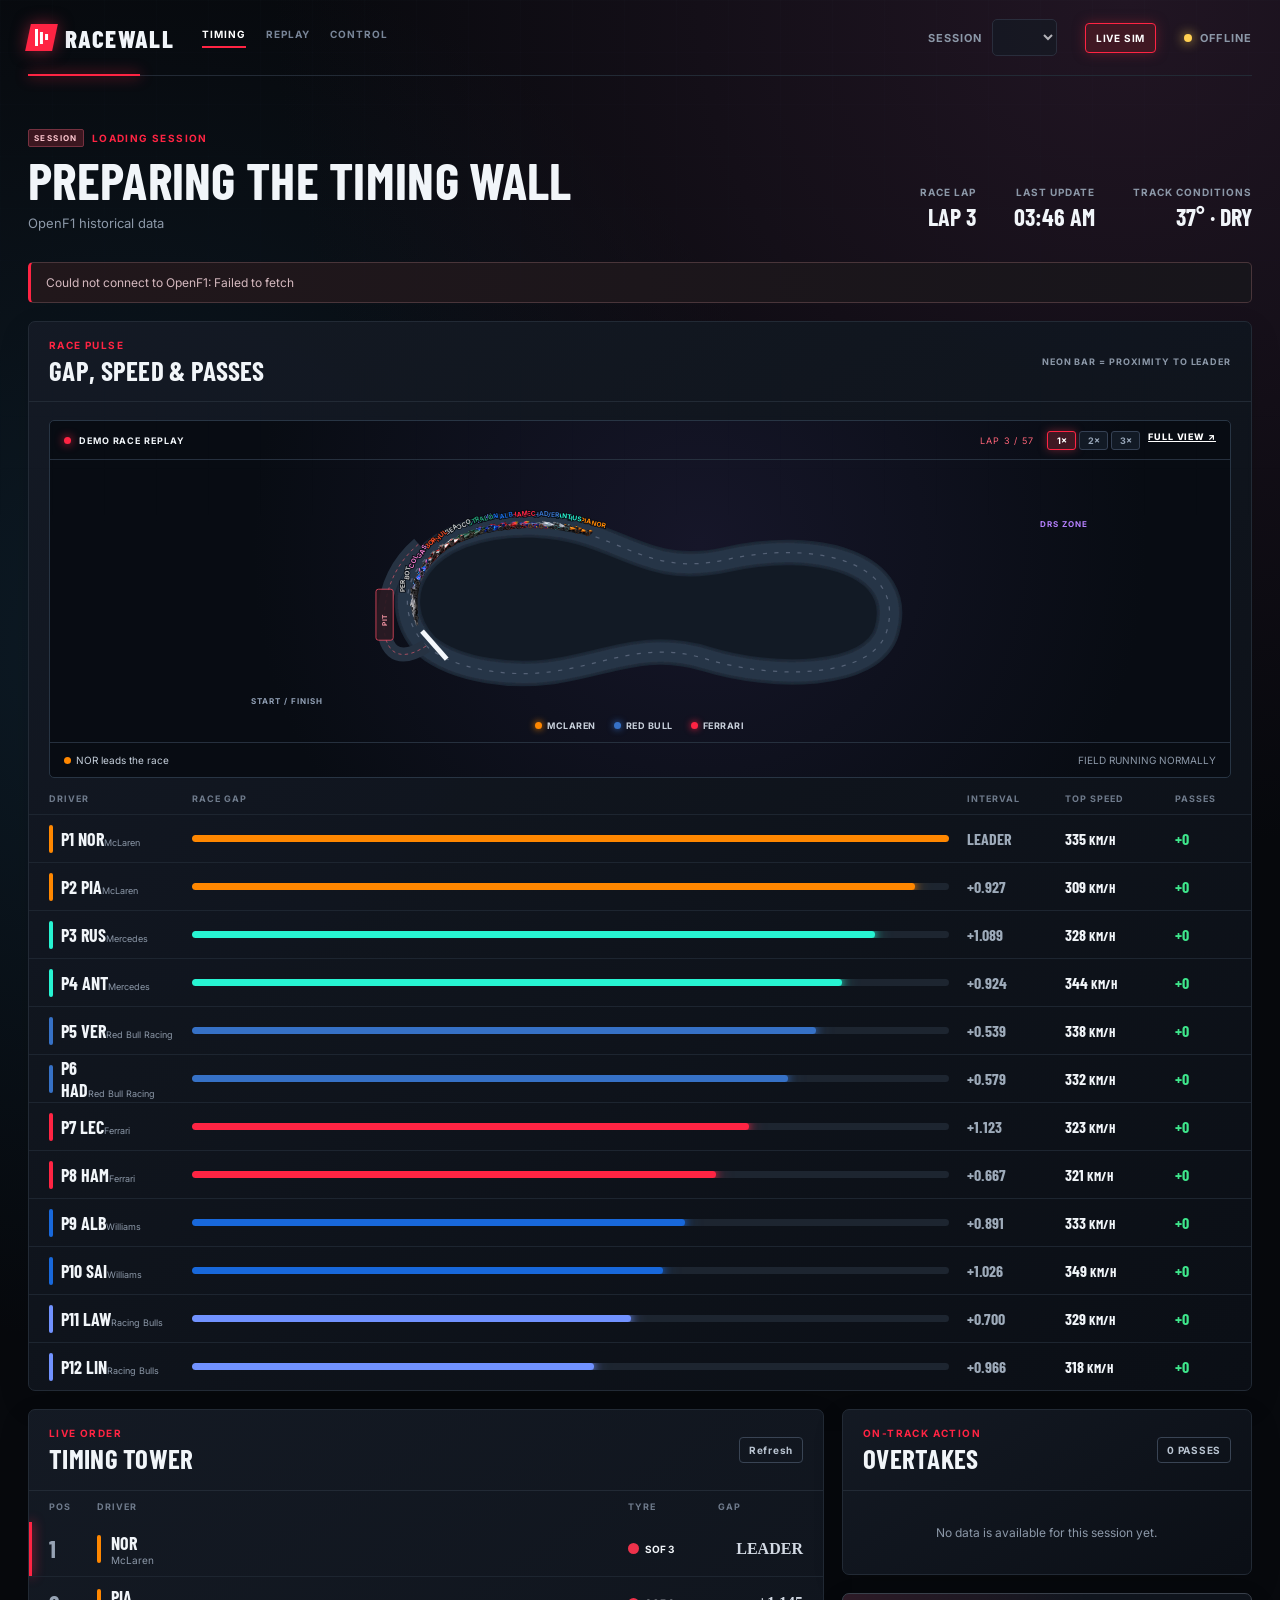
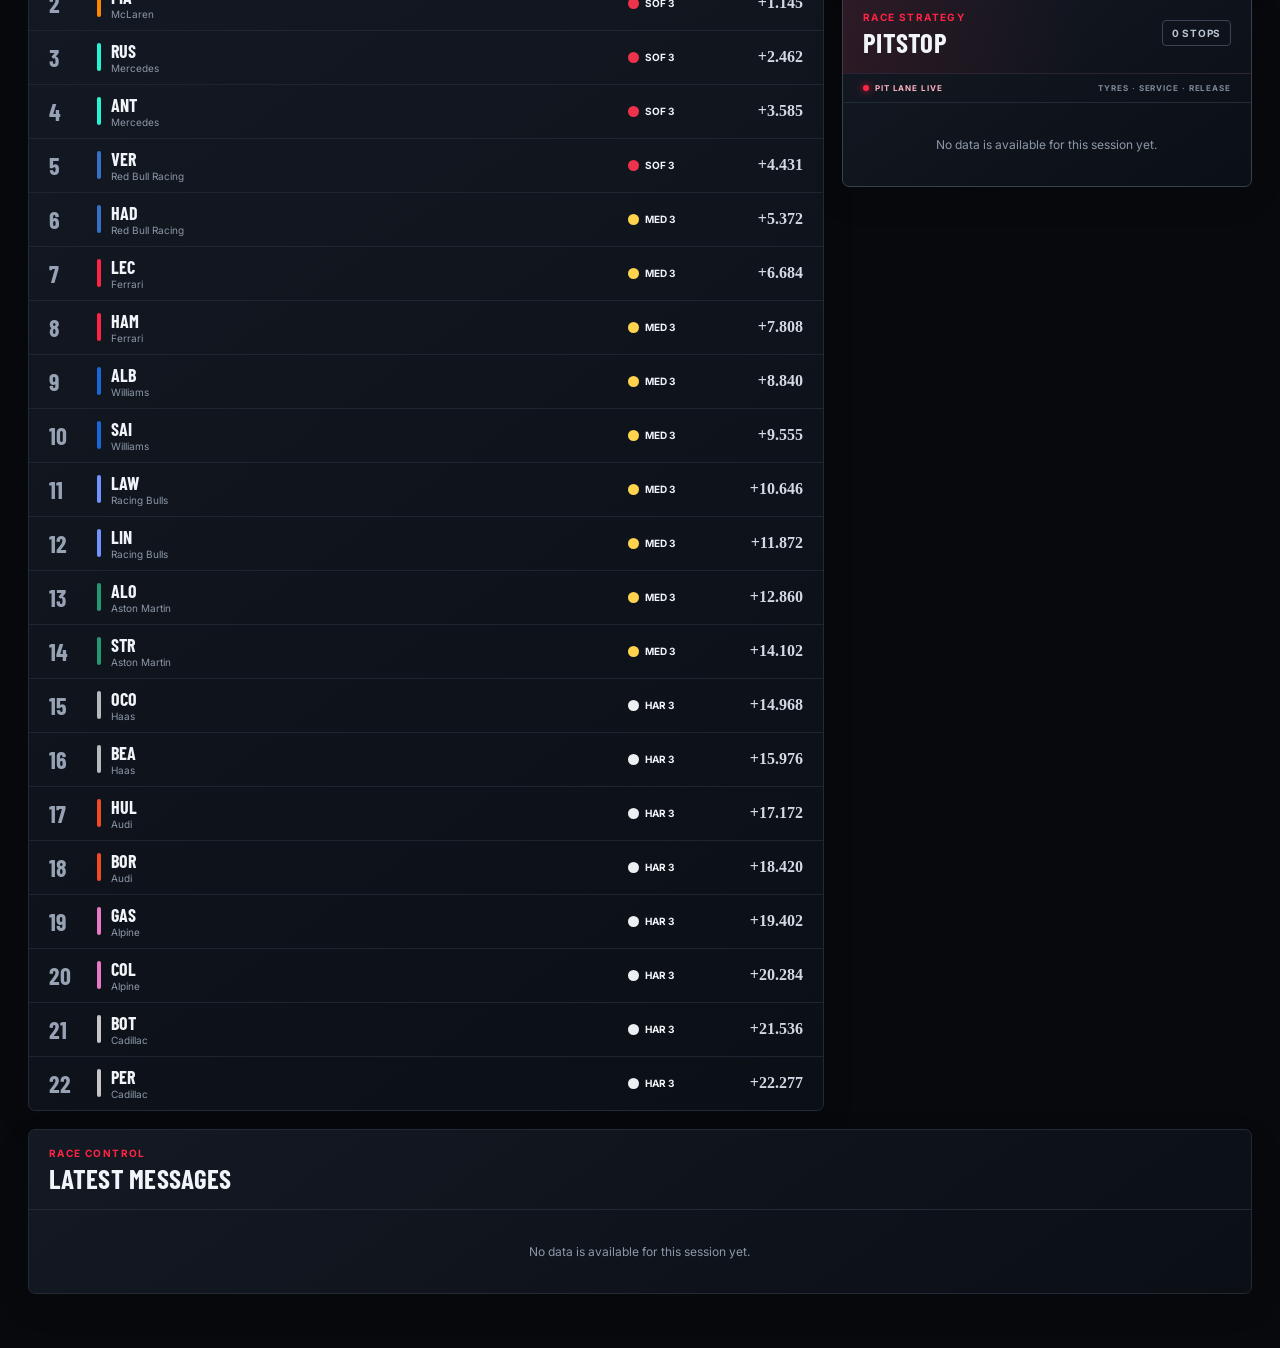
==== commit ffae467c: "Added pitlane" ====
--- a/index.html
+++ b/index.html
@@ -65,7 +65,8 @@
           </section>
 
           <section class="panel pit-panel">
-            <div class="panel-heading"><div><p class="eyebrow">PIT LANE</p><h2>Latest stops</h2></div><span class="pill" id="pit-count">0 STOPS</span></div>
+            <div class="panel-heading"><div><p class="eyebrow">RACE STRATEGY</p><h2>Pitstop</h2></div><span class="pill" id="pit-count">0 STOPS</span></div>
+            <div class="pitstop-strip"><span class="pitstop-live"><i></i> PIT LANE LIVE</span><span>TYRES · SERVICE · RELEASE</span></div>
             <div id="pit-stops" class="event-list"></div>
           </section>
         </aside>
@@ -86,6 +87,10 @@
                 <path id="race-route" class="race-route" pathLength="1000" d="M120 220 C65 161 110 69 250 73 C355 76 380 138 485 115 C596 90 704 120 680 202 C663 260 542 261 461 236 C361 205 309 269 195 250 C159 244 137 234 120 220Z"/>
                 <path class="track-centre" d="M120 220 C65 161 110 69 250 73 C355 76 380 138 485 115 C596 90 704 120 680 202 C663 260 542 261 461 236 C361 205 309 269 195 250 C159 244 137 234 120 220Z"/>
                 <line class="start-line" x1="115" y1="202" x2="145" y2="236"/>
+                <path class="pit-route" d="M120 220 C83 244 66 224 69 183 C71 148 84 119 111 96"/>
+                <path class="pit-centre" d="M120 220 C83 244 66 224 69 183 C71 148 84 119 111 96"/>
+                <rect class="pit-box" x="59" y="151" width="21" height="62" rx="3"/>
+                <text class="pit-label" x="73" y="196" transform="rotate(-90 73 196)">PIT</text>
                 <g id="demo-cars"></g>
               </svg>
               <div class="race-key"><span><b class="mclaren-dot"></b>MCLAREN</span><span><b class="redbull-dot"></b>RED BULL</span><span><b class="ferrari-dot"></b>FERRARI</span></div>
--- a/styles.css
+++ b/styles.css
@@ -38,6 +38,8 @@
 .position { font-family:'Barlow Condensed'; font-weight:700; font-size:24px; color:#97a3b4; }.driver { display:flex; align-items:center; gap:10px; min-width:0; }.team-mark { width:4px; height:28px; border-radius:2px; }.driver-name { font-family:'Barlow Condensed'; font-weight:700; font-size:18px; white-space:nowrap; overflow:hidden; text-overflow:ellipsis; }.team-name { font-size:10px; color:var(--soft); white-space:nowrap; overflow:hidden; text-overflow:ellipsis; }.tyre { display:flex; align-items:center; gap:6px; font-size:10px; font-weight:700; }.tyre-dot { width:11px; height:11px; border-radius:50%; }.gap { text-align:right; color:#d2d9e3; font-family:'Barlow Condensed'; font-size:16px; font-weight:600; }
 .weather-grid { display:grid; grid-template-columns:repeat(2,1fr); }.weather-item { padding:16px 20px; border-top:1px solid var(--line); }.weather-item:nth-child(odd) { border-right:1px solid var(--line); }.weather-item span { display:block; color:var(--soft); font-size:9px; font-weight:700; letter-spacing:.7px; margin-bottom:5px; }.weather-item strong { font-family:'Barlow Condensed'; font-size:24px; }.weather-icon { font-size:23px; }
 .event-list { padding:0 20px; }.event { display:flex; align-items:center; gap:11px; min-height:49px; border-top:1px solid var(--line); font-size:12px; }.event:first-child { border-top:0; }.event strong { font-family:'Barlow Condensed'; font-size:17px; }.event small { color:var(--soft); margin-left:auto; text-align:right; }.event-badge { min-width:28px; text-align:center; padding:5px 4px; font-size:9px; font-weight:700; color:#b6c0cd; background:#1c2430; border-radius:3px; }.two-columns { display:grid; grid-template-columns:1fr 1fr; gap:0 28px; }.two-columns .event:nth-child(2) { border-top:0; }
+.pit-panel { border-color:#39404b; }.pit-panel .panel-heading { border-bottom:0; background:linear-gradient(90deg,rgba(255,36,67,.11),transparent 60%); }.pitstop-strip { display:flex; justify-content:space-between; align-items:center; padding:9px 20px; border-top:1px solid #2c2430; border-bottom:1px solid var(--line); color:#7f8b9b; font-size:8px; font-weight:700; letter-spacing:.9px; }.pitstop-live { color:#ffb5c1; display:flex; align-items:center; gap:6px; }.pitstop-live i { width:6px; height:6px; background:var(--red); border-radius:50%; box-shadow:0 0 8px var(--red); animation:pulse 1s infinite alternate; }.pit-panel .event-badge { color:#ffb7c2; background:#321b24; border:1px solid #5a2733; }.pit-panel .event { min-height:53px; }
+.pit-route { fill:none; stroke:#263242; stroke-width:17; }.pit-centre { fill:none; stroke:#ff6578; stroke-width:1; stroke-dasharray:4 4; opacity:.7; }.pit-box { fill:#291820; stroke:#ff5168; stroke-width:1; opacity:.9; }.pit-label { fill:#ff9baa; font:700 8px Inter,sans-serif; letter-spacing:1px; }
 .control-list { padding:0 20px; }.control { display:grid; grid-template-columns:74px 1fr 75px; gap:13px; align-items:center; min-height:48px; border-top:1px solid var(--line); font-size:12px; }.control:first-child { border-top:0; }.flag { font-size:9px; font-weight:700; letter-spacing:.7px; color:var(--yellow); }.control time { color:var(--soft); font-size:10px; text-align:right; }.empty-state { color:var(--soft); padding:22px 0; text-align:center; font-size:12px; }
 .panel-note { margin:0; color:var(--soft); font-size:9px; letter-spacing:.9px; font-weight:700; }.pulse-legend,.pulse-row { display:grid; grid-template-columns:125px minmax(160px,1fr) 80px 92px 56px; align-items:center; column-gap:18px; }.pulse-legend { height:32px; padding:0 20px; color:#6f7b8c; font-size:9px; font-weight:700; letter-spacing:1px; }.pulse-row { min-height:48px; padding:0 20px; border-top:1px solid #1d2530; }.pulse-driver { display:flex; align-items:center; gap:8px; min-width:0; }.pulse-driver strong { font-family:'Barlow Condensed'; font-size:18px; }.pulse-driver small { color:var(--soft); font-size:9px; overflow:hidden; text-overflow:ellipsis; white-space:nowrap; }.neon-track { height:7px; background:#1d2530; border-radius:99px; overflow:hidden; position:relative; }.neon-bar { height:100%; min-width:5px; border-radius:99px; box-shadow:0 0 8px currentColor,0 0 17px currentColor; }.pulse-value { font-family:'Barlow Condensed'; font-size:16px; font-weight:700; white-space:nowrap; }.pulse-value.muted { color:#9eabba; }.pass-count { color:var(--green); }
 .demo-replay { margin:18px 20px 4px; border:1px solid #283544; background:radial-gradient(circle at 55% 35%,#161629,#080c13 65%); border-radius:5px; overflow:hidden; }.demo-heading { height:39px; display:flex; align-items:center; gap:8px; padding:0 14px; border-bottom:1px solid #26303e; font-size:9px; letter-spacing:.9px; color:var(--soft); }.demo-heading strong { color:var(--text); }.demo-heading > #demo-lap { margin-left:auto; color:#ff6578; }.demo-live-dot { width:7px; height:7px; border-radius:50%; background:var(--red); box-shadow:0 0 10px var(--red); animation:pulse 1s infinite alternate; }.speed-controls { display:flex; gap:3px; margin-left:5px; }.speed-button { min-width:29px; border:1px solid #354154; border-radius:3px; padding:3px 4px; color:#98a6b8; background:#121a25; font-size:9px; font-weight:700; cursor:pointer; }.speed-button:hover,.speed-button.active { color:#fff; border-color:#ff2443; background:#401823; box-shadow:0 0 8px #69202e; }.track-stage { position:relative; padding:5px 14px 0; }.track-stage svg { width:100%; height:255px; display:block; }.track-shadow { fill:#121a25; stroke:#1c2735; stroke-width:31; }.race-route { fill:none; stroke:#283546; stroke-width:23; filter:url(#trackGlow); }.track-centre { fill:none; stroke:#657186; stroke-width:1.5; stroke-dasharray:5 9; opacity:.75; }.start-line { stroke:#f4f7fb; stroke-width:6; }.track-label { position:absolute; font-size:8px; letter-spacing:1px; font-weight:700; color:#92a1b6; }.start-label { left:17%; bottom:36px; }.drs-label { right:12%; top:59px; color:#b681ff; }.demo-car { transform-box:fill-box; transform-origin:center; }.demo-car rect { stroke:#fff; stroke-width:.8; }.demo-car circle { fill:#0a0d12; }.redbull-car rect { fill:#3671c6; filter:drop-shadow(0 0 5px #3671c6); }.mclaren-car rect { fill:#ff8700; filter:drop-shadow(0 0 5px #ff8700); }.ferrari-car rect { fill:#ff2443; filter:drop-shadow(0 0 5px #ff2443); }.race-key { display:flex; justify-content:center; gap:18px; padding:0 0 11px; color:#c8d0db; font-size:9px; font-weight:700; letter-spacing:.5px; }.race-key b,.battle-feed b { width:7px; height:7px; display:inline-block; border-radius:50%; margin-right:5px; }.mclaren-dot { background:#ff8700; box-shadow:0 0 7px #ff8700; }.redbull-dot { background:#3671c6; box-shadow:0 0 7px #3671c6; }.ferrari-dot { background:#ff2443; box-shadow:0 0 7px #ff2443; }.battle-feed { display:flex; gap:22px; flex-wrap:wrap; border-top:1px solid #26303e; padding:11px 14px; color:#c6d0dc; font-size:10px; }.demo-speed { color:var(--soft); margin-left:auto; } @keyframes pulse { to { opacity:.35; transform:scale(.8); } }
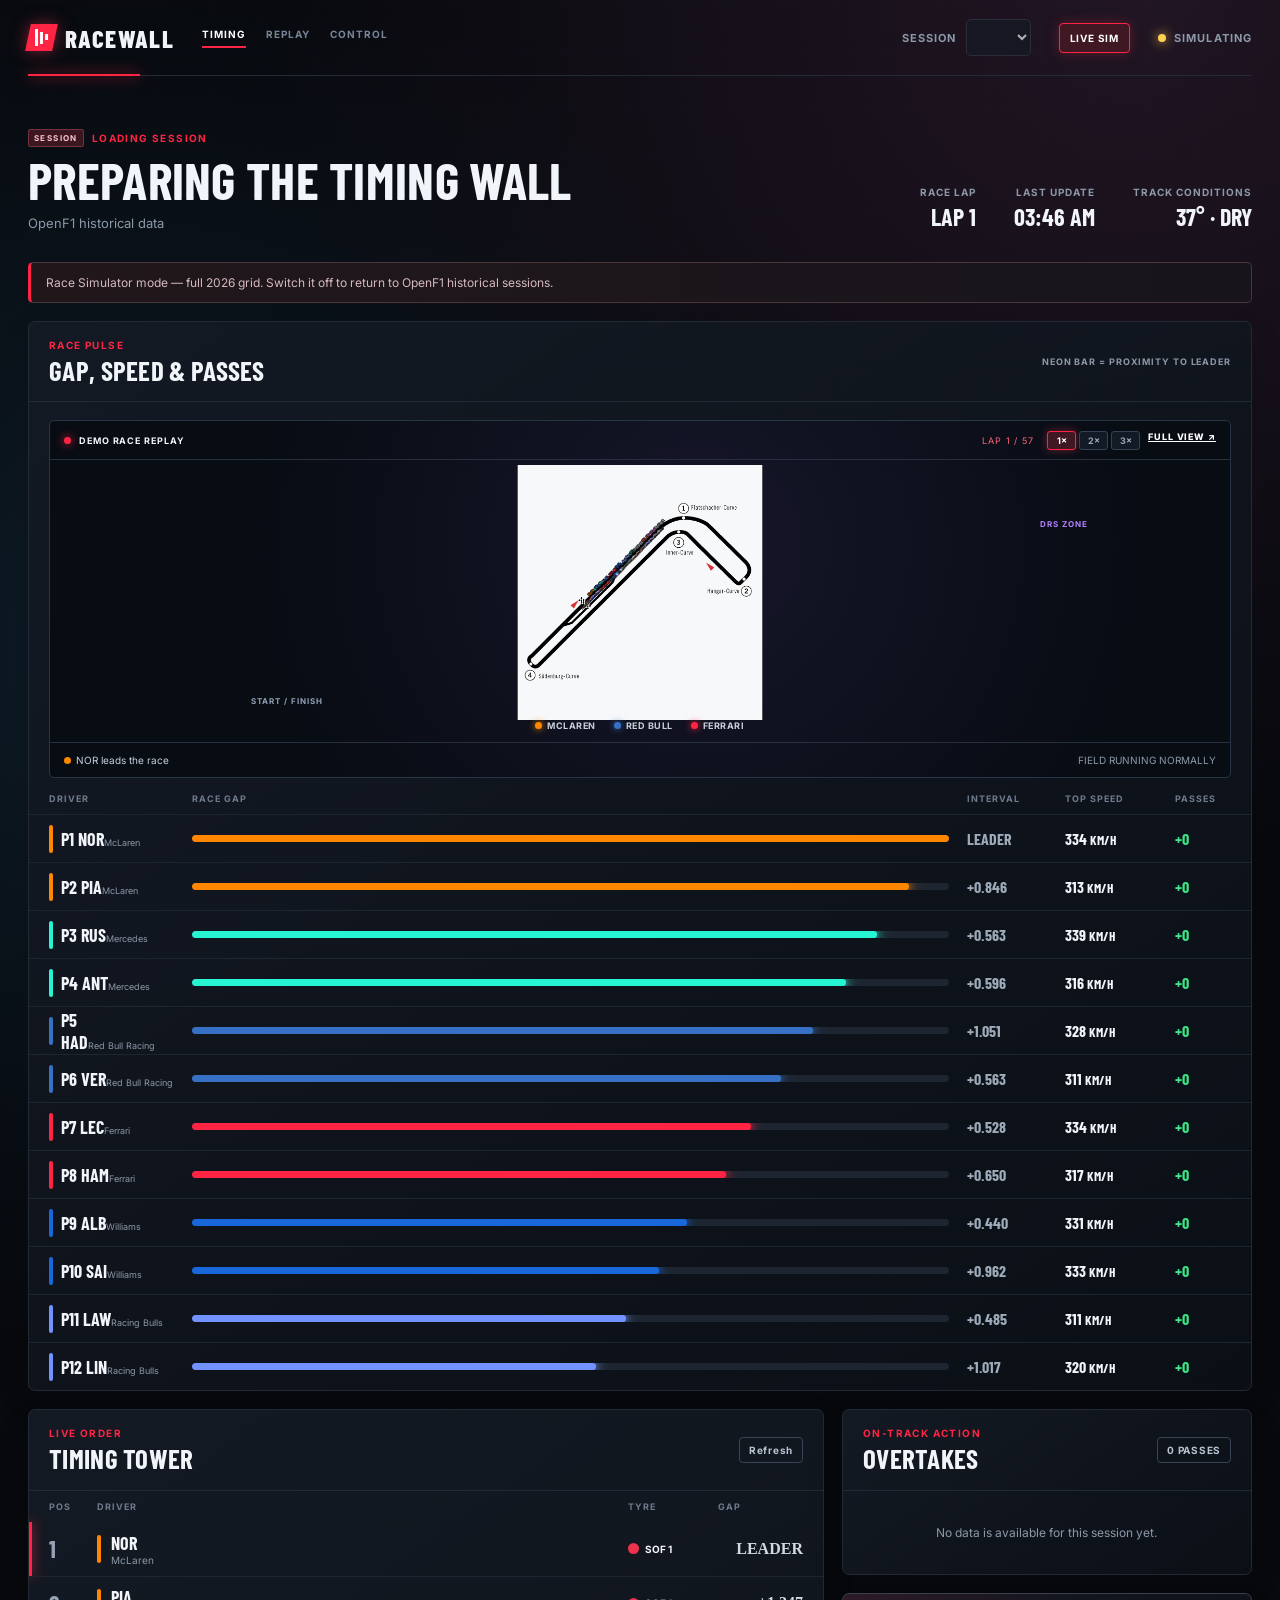
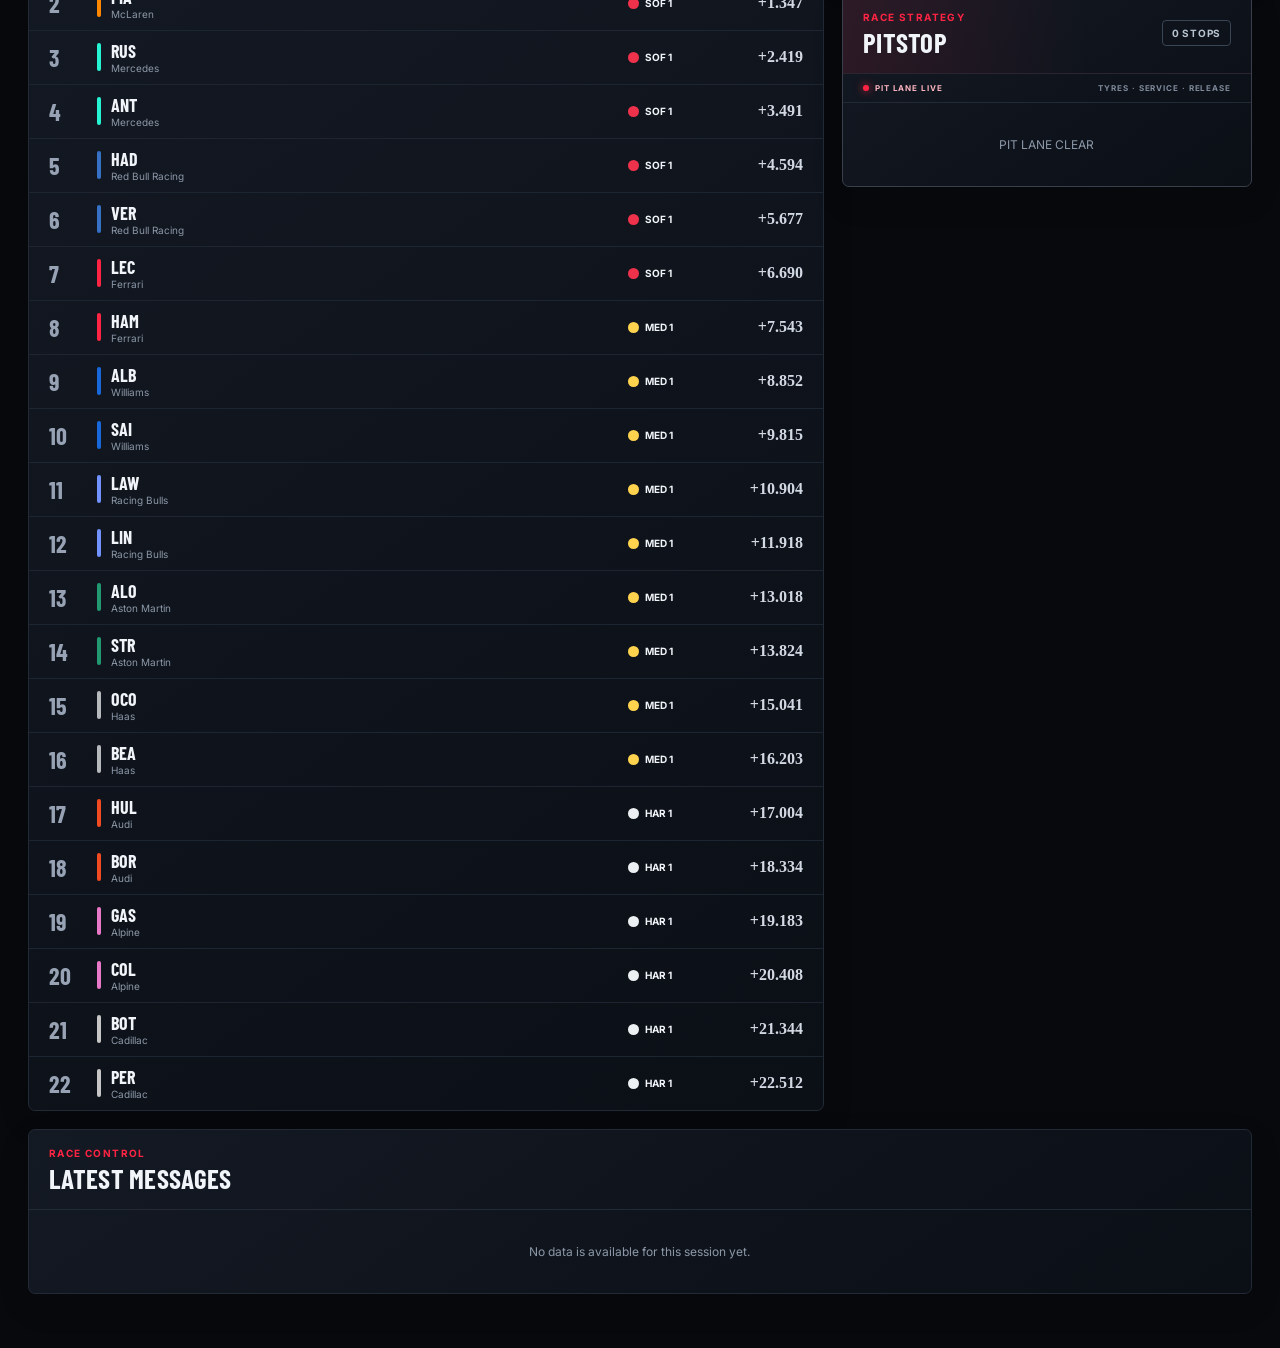
==== commit 4186c7f2: "Add image-driven Zeltweg race track" ====
--- a/index.html
+++ b/index.html
@@ -81,17 +81,15 @@
             <div class="track-stage">
               <div class="track-label start-label">START / FINISH</div>
               <div class="track-label drs-label">DRS ZONE</div>
-              <svg id="demo-track" viewBox="0 0 760 310" role="img" aria-label="Animated neon race circuit with McLaren, Red Bull, and Ferrari cars racing">
+              <svg id="demo-track" viewBox="0 0 470 490" role="img" aria-label="Animated Zeltweg Airfield circuit with cars racing and using the pit lane">
                 <defs><filter id="trackGlow"><feGaussianBlur stdDeviation="2" result="blur"/><feMerge><feMergeNode in="blur"/><feMergeNode in="SourceGraphic"/></feMerge></filter></defs>
-                <path class="track-shadow" d="M120 220 C65 161 110 69 250 73 C355 76 380 138 485 115 C596 90 704 120 680 202 C663 260 542 261 461 236 C361 205 309 269 195 250 C159 244 137 234 120 220Z"/>
-                <path id="race-route" class="race-route" pathLength="1000" d="M120 220 C65 161 110 69 250 73 C355 76 380 138 485 115 C596 90 704 120 680 202 C663 260 542 261 461 236 C361 205 309 269 195 250 C159 244 137 234 120 220Z"/>
-                <path class="track-centre" d="M120 220 C65 161 110 69 250 73 C355 76 380 138 485 115 C596 90 704 120 680 202 C663 260 542 261 461 236 C361 205 309 269 195 250 C159 244 137 234 120 220Z"/>
-                <line class="start-line" x1="115" y1="202" x2="145" y2="236"/>
-                <path class="pit-route" d="M120 220 C83 244 66 224 69 183 C71 148 84 119 111 96"/>
-                <path class="pit-centre" d="M120 220 C83 244 66 224 69 183 C71 148 84 119 111 96"/>
-                <rect class="pit-box" x="59" y="151" width="21" height="62" rx="3"/>
-                <text class="pit-label" x="73" y="196" transform="rotate(-90 73 196)">PIT</text>
-                <g id="demo-cars"></g>
+                <rect width="470" height="490" fill="#f7f8fa"/>
+                <image class="track-map" href="assets/tracks/ZeltwegAirfield.png" x="0" y="0" width="470" height="490"/>
+                <g transform="translate(7 66)">
+                  <path id="race-route" pathLength="1000" fill="none" stroke="transparent" d="M22 297.75 C11.58 309.17 15.42 313.33 19.25 317.50 C22.15 320.65 29.28 322.45 33.25 318.50 C117.20 235.04 201.28 151.42 283.25 69.75 C286.83 66.18 294.21 62.52 302.25 62.25 C309.93 62.00 316.58 63.58 322 69 C352.50 99.50 374.07 121.80 410.75 157.25 C412.67 159.10 414.67 161.08 417.50 161.25 C419.60 161.37 421.88 159.60 429 152.50 C435.88 145.64 438.43 140.66 438 135 C437.53 128.74 435.73 125.38 429 118.75 C387.69 78.06 381.58 71.55 357 48.50 C350.57 42.47 330.11 34.52 312.25 35.75 C294.38 36.98 283.83 40.08 267 54 Z"/>
+                  <path class="pit-route" d="M185.12 135.62 C179.58 143.17 177.29 152.46 174 160.25 C148.42 185.83 99.03 236.25 97.25 237 C89.63 240.20 81.50 240.58 74.50 245.50"/>
+                  <g id="demo-cars"></g>
+                </g>
               </svg>
               <div class="race-key"><span><b class="mclaren-dot"></b>MCLAREN</span><span><b class="redbull-dot"></b>RED BULL</span><span><b class="ferrari-dot"></b>FERRARI</span></div>
             </div>
--- a/styles.css
+++ b/styles.css
@@ -39,6 +39,10 @@
 .weather-grid { display:grid; grid-template-columns:repeat(2,1fr); }.weather-item { padding:16px 20px; border-top:1px solid var(--line); }.weather-item:nth-child(odd) { border-right:1px solid var(--line); }.weather-item span { display:block; color:var(--soft); font-size:9px; font-weight:700; letter-spacing:.7px; margin-bottom:5px; }.weather-item strong { font-family:'Barlow Condensed'; font-size:24px; }.weather-icon { font-size:23px; }
 .event-list { padding:0 20px; }.event { display:flex; align-items:center; gap:11px; min-height:49px; border-top:1px solid var(--line); font-size:12px; }.event:first-child { border-top:0; }.event strong { font-family:'Barlow Condensed'; font-size:17px; }.event small { color:var(--soft); margin-left:auto; text-align:right; }.event-badge { min-width:28px; text-align:center; padding:5px 4px; font-size:9px; font-weight:700; color:#b6c0cd; background:#1c2430; border-radius:3px; }.two-columns { display:grid; grid-template-columns:1fr 1fr; gap:0 28px; }.two-columns .event:nth-child(2) { border-top:0; }
 .pit-panel { border-color:#39404b; }.pit-panel .panel-heading { border-bottom:0; background:linear-gradient(90deg,rgba(255,36,67,.11),transparent 60%); }.pitstop-strip { display:flex; justify-content:space-between; align-items:center; padding:9px 20px; border-top:1px solid #2c2430; border-bottom:1px solid var(--line); color:#7f8b9b; font-size:8px; font-weight:700; letter-spacing:.9px; }.pitstop-live { color:#ffb5c1; display:flex; align-items:center; gap:6px; }.pitstop-live i { width:6px; height:6px; background:var(--red); border-radius:50%; box-shadow:0 0 8px var(--red); animation:pulse 1s infinite alternate; }.pit-panel .event-badge { color:#ffb7c2; background:#321b24; border:1px solid #5a2733; }.pit-panel .event { min-height:53px; }
+.track-map { opacity:1; }
+.zeltrack .track-shadow { fill:none; stroke:#405064; stroke-width:15; opacity:.2; }.zeltrack .race-route { stroke:#667589; stroke-width:8; opacity:.26; }.zeltrack .track-centre { stroke:#fff; opacity:.35; }.zeltrack .pit-route { stroke:#d9e0e7; stroke-width:12; opacity:.65; }.zeltrack .pit-centre { stroke:#ff5168; opacity:.7; }
+.pit-route,.pit-centre,.pit-box,.pit-label { display:none; }
+.track-stage svg { height:390px; }
 .pit-route { fill:none; stroke:#263242; stroke-width:17; }.pit-centre { fill:none; stroke:#ff6578; stroke-width:1; stroke-dasharray:4 4; opacity:.7; }.pit-box { fill:#291820; stroke:#ff5168; stroke-width:1; opacity:.9; }.pit-label { fill:#ff9baa; font:700 8px Inter,sans-serif; letter-spacing:1px; }
 .control-list { padding:0 20px; }.control { display:grid; grid-template-columns:74px 1fr 75px; gap:13px; align-items:center; min-height:48px; border-top:1px solid var(--line); font-size:12px; }.control:first-child { border-top:0; }.flag { font-size:9px; font-weight:700; letter-spacing:.7px; color:var(--yellow); }.control time { color:var(--soft); font-size:10px; text-align:right; }.empty-state { color:var(--soft); padding:22px 0; text-align:center; font-size:12px; }
 .panel-note { margin:0; color:var(--soft); font-size:9px; letter-spacing:.9px; font-weight:700; }.pulse-legend,.pulse-row { display:grid; grid-template-columns:125px minmax(160px,1fr) 80px 92px 56px; align-items:center; column-gap:18px; }.pulse-legend { height:32px; padding:0 20px; color:#6f7b8c; font-size:9px; font-weight:700; letter-spacing:1px; }.pulse-row { min-height:48px; padding:0 20px; border-top:1px solid #1d2530; }.pulse-driver { display:flex; align-items:center; gap:8px; min-width:0; }.pulse-driver strong { font-family:'Barlow Condensed'; font-size:18px; }.pulse-driver small { color:var(--soft); font-size:9px; overflow:hidden; text-overflow:ellipsis; white-space:nowrap; }.neon-track { height:7px; background:#1d2530; border-radius:99px; overflow:hidden; position:relative; }.neon-bar { height:100%; min-width:5px; border-radius:99px; box-shadow:0 0 8px currentColor,0 0 17px currentColor; }.pulse-value { font-family:'Barlow Condensed'; font-size:16px; font-weight:700; white-space:nowrap; }.pulse-value.muted { color:#9eabba; }.pass-count { color:var(--green); }
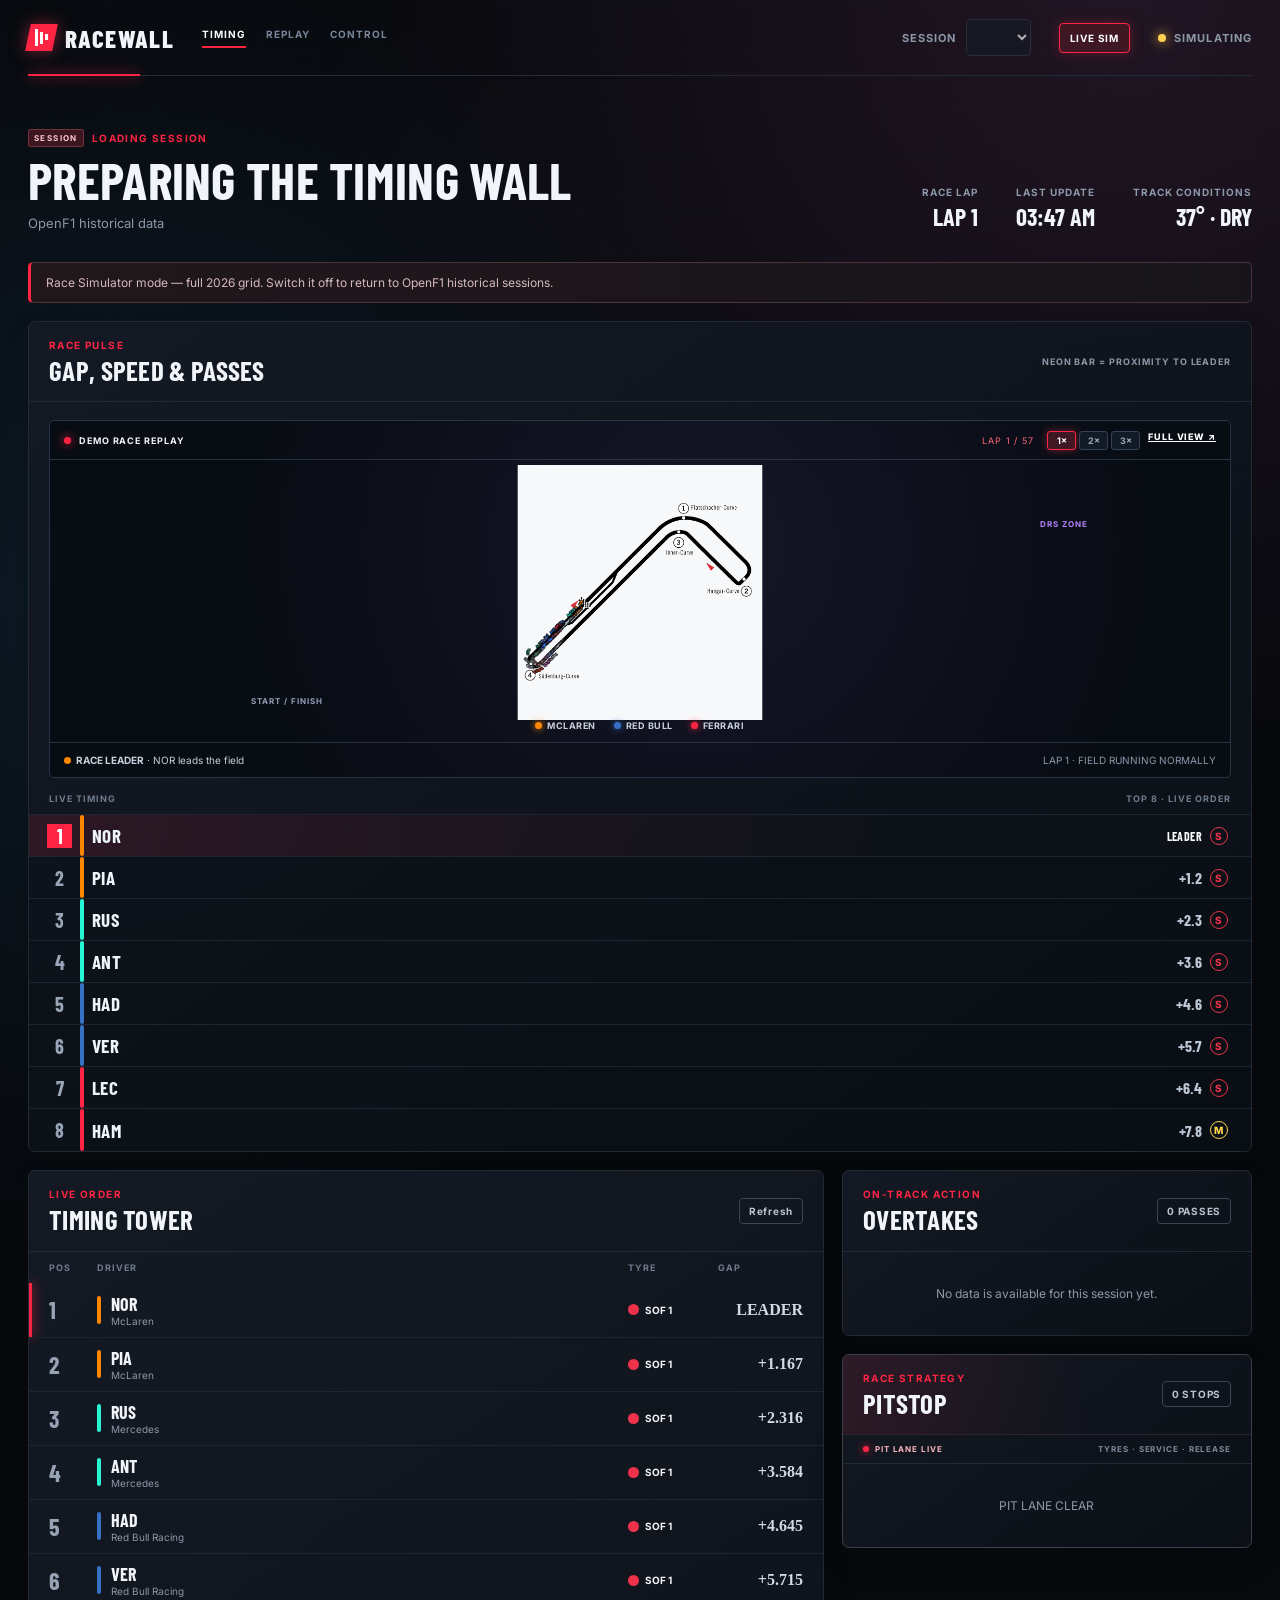
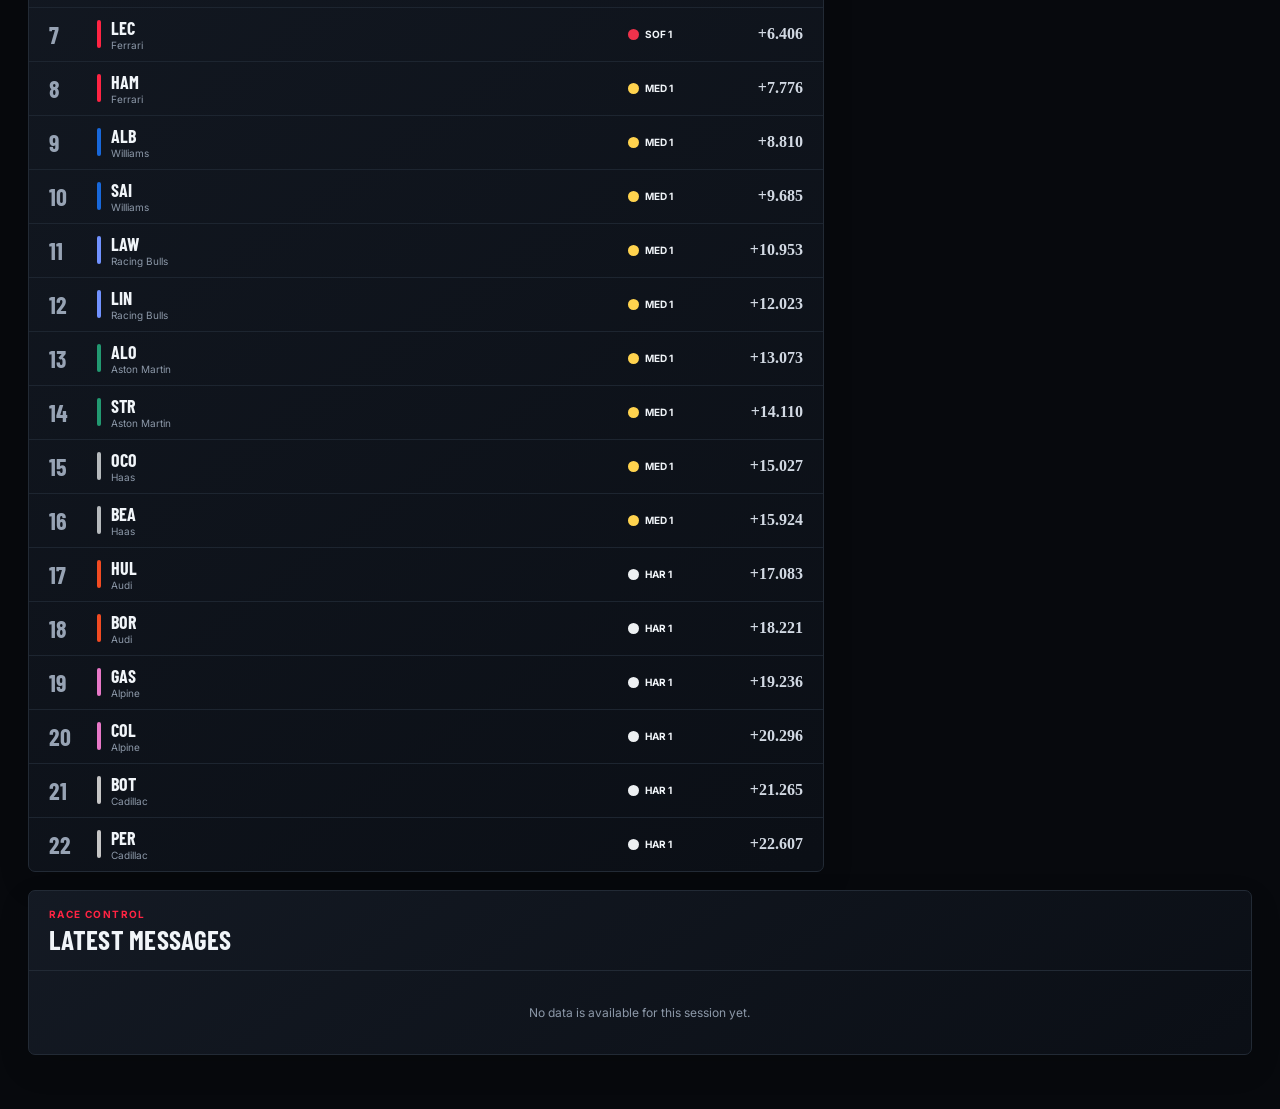
==== commit e4c4156e: "Add driver popup and compact live timing" ====
--- a/index.html
+++ b/index.html
@@ -95,7 +95,7 @@
             </div>
             <div class="battle-feed" id="demo-commentary"><span><b class="redbull-dot"></b>Red Bull leads the field into Lap 13</span><span class="demo-speed">WATCH THE CARS MOVE</span></div>
           </div>
-          <div class="pulse-legend"><span>DRIVER</span><span>RACE GAP</span><span>INTERVAL</span><span>TOP SPEED</span><span>PASSES</span></div>
+          <div class="pulse-legend"><span>LIVE TIMING</span><span>TOP 8 · LIVE ORDER</span></div>
           <div id="race-pulse" class="race-pulse" aria-live="polite"></div>
         </section>
 
@@ -105,6 +105,21 @@
         </section>
       </section>
     </main>
+    <div class="driver-modal" id="driver-modal" hidden>
+      <div class="driver-modal-backdrop" data-close-driver-modal></div>
+      <section class="driver-card" role="dialog" aria-modal="true" aria-labelledby="driver-modal-name">
+        <button class="driver-modal-close" type="button" aria-label="Close driver details" data-close-driver-modal>×</button>
+        <div class="driver-car-side" id="driver-car-side"></div>
+        <div class="driver-info-side">
+          <p class="eyebrow">DRIVER TELEMETRY <span class="live-tag">CURRENT</span></p>
+          <h2 id="driver-modal-name">DRIVER</h2>
+          <p class="driver-modal-team" id="driver-modal-team">TEAM</p>
+          <div class="driver-position-summary"><span id="driver-modal-position">P—</span><small id="driver-modal-movement">GRID P—</small></div>
+          <div class="driver-spec-grid" id="driver-modal-specs"></div>
+          <div class="driver-modal-footer" id="driver-modal-footer">Session information updates with the timing feed.</div>
+        </div>
+      </section>
+    </div>
     <template id="empty-state"><p class="empty-state">No data is available for this session yet.</p></template>
     <script src="app.js"></script>
   </body>
--- a/styles.css
+++ b/styles.css
@@ -34,7 +34,7 @@
 .refresh-button,.pill { border:1px solid #394454; border-radius:4px; color:#b9c4d1; background:transparent; padding:6px 9px; font-size:10px; letter-spacing:.7px; font-weight:700; } .refresh-button { cursor:pointer; } .refresh-button:hover { color:var(--text); border-color:var(--red); }
 .tower-columns,.timing-row { display:grid; grid-template-columns:48px minmax(180px,1fr) 90px 85px; align-items:center; }
 .tower-columns { height:31px; padding:0 20px; color:#6f7b8c; font-size:9px; font-weight:700; letter-spacing:1px; }
-.timing-row { min-height:54px; padding:0 20px; border-top:1px solid #1d2530; position:relative; transition:background .18s ease; } .timing-row:hover { background:rgba(255,255,255,.028); }.timing-row:first-child { border-top:0; } .timing-row.leader::before { content:''; position:absolute; background:var(--red); width:3px; height:100%; left:0; box-shadow:0 0 12px var(--red); }
+.timing-row { min-height:54px; padding:0 20px; border-top:1px solid #1d2530; position:relative; transition:background .18s ease; cursor:pointer; } .timing-row:hover,.timing-row:focus-visible { background:rgba(255,255,255,.055); outline:none; }.timing-row:focus-visible { box-shadow:inset 0 0 0 1px var(--red); }.timing-row:first-child { border-top:0; } .timing-row.leader::before { content:''; position:absolute; background:var(--red); width:3px; height:100%; left:0; box-shadow:0 0 12px var(--red); }
 .position { font-family:'Barlow Condensed'; font-weight:700; font-size:24px; color:#97a3b4; }.driver { display:flex; align-items:center; gap:10px; min-width:0; }.team-mark { width:4px; height:28px; border-radius:2px; }.driver-name { font-family:'Barlow Condensed'; font-weight:700; font-size:18px; white-space:nowrap; overflow:hidden; text-overflow:ellipsis; }.team-name { font-size:10px; color:var(--soft); white-space:nowrap; overflow:hidden; text-overflow:ellipsis; }.tyre { display:flex; align-items:center; gap:6px; font-size:10px; font-weight:700; }.tyre-dot { width:11px; height:11px; border-radius:50%; }.gap { text-align:right; color:#d2d9e3; font-family:'Barlow Condensed'; font-size:16px; font-weight:600; }
 .weather-grid { display:grid; grid-template-columns:repeat(2,1fr); }.weather-item { padding:16px 20px; border-top:1px solid var(--line); }.weather-item:nth-child(odd) { border-right:1px solid var(--line); }.weather-item span { display:block; color:var(--soft); font-size:9px; font-weight:700; letter-spacing:.7px; margin-bottom:5px; }.weather-item strong { font-family:'Barlow Condensed'; font-size:24px; }.weather-icon { font-size:23px; }
 .event-list { padding:0 20px; }.event { display:flex; align-items:center; gap:11px; min-height:49px; border-top:1px solid var(--line); font-size:12px; }.event:first-child { border-top:0; }.event strong { font-family:'Barlow Condensed'; font-size:17px; }.event small { color:var(--soft); margin-left:auto; text-align:right; }.event-badge { min-width:28px; text-align:center; padding:5px 4px; font-size:9px; font-weight:700; color:#b6c0cd; background:#1c2430; border-radius:3px; }.two-columns { display:grid; grid-template-columns:1fr 1fr; gap:0 28px; }.two-columns .event:nth-child(2) { border-top:0; }
@@ -45,6 +45,26 @@
 .track-stage svg { height:390px; }
 .pit-route { fill:none; stroke:#263242; stroke-width:17; }.pit-centre { fill:none; stroke:#ff6578; stroke-width:1; stroke-dasharray:4 4; opacity:.7; }.pit-box { fill:#291820; stroke:#ff5168; stroke-width:1; opacity:.9; }.pit-label { fill:#ff9baa; font:700 8px Inter,sans-serif; letter-spacing:1px; }
 .control-list { padding:0 20px; }.control { display:grid; grid-template-columns:74px 1fr 75px; gap:13px; align-items:center; min-height:48px; border-top:1px solid var(--line); font-size:12px; }.control:first-child { border-top:0; }.flag { font-size:9px; font-weight:700; letter-spacing:.7px; color:var(--yellow); }.control time { color:var(--soft); font-size:10px; text-align:right; }.empty-state { color:var(--soft); padding:22px 0; text-align:center; font-size:12px; }
-.panel-note { margin:0; color:var(--soft); font-size:9px; letter-spacing:.9px; font-weight:700; }.pulse-legend,.pulse-row { display:grid; grid-template-columns:125px minmax(160px,1fr) 80px 92px 56px; align-items:center; column-gap:18px; }.pulse-legend { height:32px; padding:0 20px; color:#6f7b8c; font-size:9px; font-weight:700; letter-spacing:1px; }.pulse-row { min-height:48px; padding:0 20px; border-top:1px solid #1d2530; }.pulse-driver { display:flex; align-items:center; gap:8px; min-width:0; }.pulse-driver strong { font-family:'Barlow Condensed'; font-size:18px; }.pulse-driver small { color:var(--soft); font-size:9px; overflow:hidden; text-overflow:ellipsis; white-space:nowrap; }.neon-track { height:7px; background:#1d2530; border-radius:99px; overflow:hidden; position:relative; }.neon-bar { height:100%; min-width:5px; border-radius:99px; box-shadow:0 0 8px currentColor,0 0 17px currentColor; }.pulse-value { font-family:'Barlow Condensed'; font-size:16px; font-weight:700; white-space:nowrap; }.pulse-value.muted { color:#9eabba; }.pass-count { color:var(--green); }
+.panel-note { margin:0; color:var(--soft); font-size:9px; letter-spacing:.9px; font-weight:700; }.pulse-legend { height:32px; padding:0 20px; display:flex; align-items:center; justify-content:space-between; color:#6f7b8c; font-size:9px; font-weight:700; letter-spacing:1px; }.race-pulse { border-top:1px solid #1d2530; }.mini-timing-row { display:grid; grid-template-columns:25px 4px minmax(0,1fr) 66px 23px; align-items:center; column-gap:8px; min-height:42px; padding:0 18px; border-bottom:1px solid #1d2530; background:rgba(8,12,18,.34); }.mini-timing-row:last-child { border-bottom:0; }.mini-timing-row.mini-leader { background:linear-gradient(90deg,rgba(255,36,67,.12),transparent 70%); }.mini-position { color:#98a6b8; font-family:'Barlow Condensed'; font-size:20px; font-weight:700; text-align:center; }.mini-leader .mini-position { color:#fff; background:var(--red); margin:-1px 0; }.mini-team { align-self:stretch; border-radius:2px; }.mini-timing-row strong { min-width:0; color:#edf4fb; font-family:'Barlow Condensed'; font-size:19px; letter-spacing:.3px; }.mini-gap { color:#bdc8d6; font-family:'Barlow Condensed'; font-size:16px; font-weight:700; text-align:right; }.mini-leader .mini-gap { color:#fff; font-size:12px; letter-spacing:.4px; }.mini-tyre { width:18px; height:18px; display:grid; place-items:center; border:1px solid currentColor; border-radius:50%; font-size:10px; font-weight:800; }
 .demo-replay { margin:18px 20px 4px; border:1px solid #283544; background:radial-gradient(circle at 55% 35%,#161629,#080c13 65%); border-radius:5px; overflow:hidden; }.demo-heading { height:39px; display:flex; align-items:center; gap:8px; padding:0 14px; border-bottom:1px solid #26303e; font-size:9px; letter-spacing:.9px; color:var(--soft); }.demo-heading strong { color:var(--text); }.demo-heading > #demo-lap { margin-left:auto; color:#ff6578; }.demo-live-dot { width:7px; height:7px; border-radius:50%; background:var(--red); box-shadow:0 0 10px var(--red); animation:pulse 1s infinite alternate; }.speed-controls { display:flex; gap:3px; margin-left:5px; }.speed-button { min-width:29px; border:1px solid #354154; border-radius:3px; padding:3px 4px; color:#98a6b8; background:#121a25; font-size:9px; font-weight:700; cursor:pointer; }.speed-button:hover,.speed-button.active { color:#fff; border-color:#ff2443; background:#401823; box-shadow:0 0 8px #69202e; }.track-stage { position:relative; padding:5px 14px 0; }.track-stage svg { width:100%; height:255px; display:block; }.track-shadow { fill:#121a25; stroke:#1c2735; stroke-width:31; }.race-route { fill:none; stroke:#283546; stroke-width:23; filter:url(#trackGlow); }.track-centre { fill:none; stroke:#657186; stroke-width:1.5; stroke-dasharray:5 9; opacity:.75; }.start-line { stroke:#f4f7fb; stroke-width:6; }.track-label { position:absolute; font-size:8px; letter-spacing:1px; font-weight:700; color:#92a1b6; }.start-label { left:17%; bottom:36px; }.drs-label { right:12%; top:59px; color:#b681ff; }.demo-car { transform-box:fill-box; transform-origin:center; }.demo-car rect { stroke:#fff; stroke-width:.8; }.demo-car circle { fill:#0a0d12; }.redbull-car rect { fill:#3671c6; filter:drop-shadow(0 0 5px #3671c6); }.mclaren-car rect { fill:#ff8700; filter:drop-shadow(0 0 5px #ff8700); }.ferrari-car rect { fill:#ff2443; filter:drop-shadow(0 0 5px #ff2443); }.race-key { display:flex; justify-content:center; gap:18px; padding:0 0 11px; color:#c8d0db; font-size:9px; font-weight:700; letter-spacing:.5px; }.race-key b,.battle-feed b { width:7px; height:7px; display:inline-block; border-radius:50%; margin-right:5px; }.mclaren-dot { background:#ff8700; box-shadow:0 0 7px #ff8700; }.redbull-dot { background:#3671c6; box-shadow:0 0 7px #3671c6; }.ferrari-dot { background:#ff2443; box-shadow:0 0 7px #ff2443; }.battle-feed { display:flex; gap:22px; flex-wrap:wrap; border-top:1px solid #26303e; padding:11px 14px; color:#c6d0dc; font-size:10px; }.demo-speed { color:var(--soft); margin-left:auto; } @keyframes pulse { to { opacity:.35; transform:scale(.8); } }
+.modal-open { overflow:hidden; }
+.driver-modal[hidden] { display:none; }
+.driver-modal { position:fixed; z-index:20; inset:0; display:grid; place-items:center; padding:24px; }
+.driver-modal-backdrop { position:absolute; inset:0; background:rgba(2,5,10,.78); backdrop-filter:blur(8px); }
+.driver-card { position:relative; z-index:1; width:min(900px,100%); min-height:450px; display:grid; grid-template-columns:minmax(300px,.92fr) minmax(360px,1.08fr); overflow:hidden; border:1px solid #3a4658; border-radius:9px; background:#0d121a; box-shadow:0 28px 90px rgba(0,0,0,.65); }
+.driver-car-side { position:relative; display:grid; place-items:center; overflow:hidden; padding:60px 28px; background:radial-gradient(circle at 45% 42%,color-mix(in srgb,var(--team-colour) 35%,transparent),transparent 52%),linear-gradient(145deg,#1a2230,#080c12); }
+.driver-car-side::before { content:''; position:absolute; inset:0; opacity:.22; background:repeating-linear-gradient(-35deg,transparent 0 17px,var(--team-colour) 18px 20px,transparent 21px 43px); }
+.driver-car-side img { position:relative; width:min(100%,380px); filter:drop-shadow(0 18px 18px rgba(0,0,0,.62)); transform:rotate(-4deg); }
+.driver-car-number { position:absolute; top:21px; left:24px; color:var(--team-colour); font-family:'Barlow Condensed'; font-weight:800; font-size:88px; line-height:.7; opacity:.9; }
+.driver-car-placeholder { position:relative; color:var(--team-colour); font-family:'Barlow Condensed'; font-size:42px; font-weight:800; }
+.driver-info-side { padding:43px 36px 28px; background:linear-gradient(145deg,#141b26,#0c1118); }
+.driver-info-side .eyebrow { margin-bottom:11px; }.driver-info-side h2 { font-size:43px; }
+.driver-modal-team { margin:8px 0 21px; color:var(--soft); font-size:12px; font-weight:700; letter-spacing:.9px; text-transform:uppercase; }
+.driver-position-summary { display:flex; align-items:baseline; gap:13px; padding:13px 0 17px; border-top:1px solid #2a3442; border-bottom:1px solid #2a3442; }.driver-position-summary span { color:var(--red); font-family:'Barlow Condensed'; font-size:47px; font-weight:800; line-height:.8; }.driver-position-summary small { color:#b3bfce; font-size:10px; font-weight:700; letter-spacing:.7px; }
+.driver-spec-grid { display:grid; grid-template-columns:1fr 1fr; margin-top:15px; border-top:1px solid #28323f; border-left:1px solid #28323f; }.driver-spec { min-height:61px; padding:10px 12px; border-right:1px solid #28323f; border-bottom:1px solid #28323f; }.driver-spec span { display:block; margin-bottom:6px; color:#7e8b9c; font-size:9px; font-weight:700; letter-spacing:.7px; text-transform:uppercase; }.driver-spec strong { color:#edf3fa; font-family:'Barlow Condensed'; font-size:18px; letter-spacing:.2px; }.driver-modal-footer { margin-top:15px; color:#6f7d8e; font-size:10px; }.driver-modal-close { position:absolute; z-index:2; top:12px; right:14px; width:32px; height:32px; border:1px solid #405065; border-radius:50%; background:#121923; color:#cbd5e1; font-size:23px; line-height:1; cursor:pointer; }.driver-modal-close:hover,.driver-modal-close:focus-visible { border-color:var(--red); color:#fff; outline:none; }
 @media(max-width:800px) { .app-shell{padding:0 15px 35px}.topbar{gap:12px}.session-picker label{display:none}.session-picker select{max-width:170px}.brand{font-size:21px}.hero{padding-top:32px;align-items:start;gap:18px}.hero-stats{gap:14px;flex-direction:column}.hero-stats strong{font-size:20px}h1{font-size:38px}.dashboard-grid{grid-template-columns:1fr}.timing-panel{grid-row:auto}.wide-panel{grid-column:auto}.tower-columns,.timing-row{grid-template-columns:35px minmax(120px,1fr) 62px 62px;padding:0 12px}.two-columns{display:block}.two-columns .event:nth-child(2){border-top:1px solid var(--line)}.live-status{display:none}.panel-heading{padding:16px}.event-list,.control-list{padding:0 16px}.panel-note{display:none}.pulse-legend{display:none}.race-pulse{padding:5px 0}.pulse-row{grid-template-columns:86px minmax(70px,1fr) 49px 52px;column-gap:9px;padding:0 12px}.pulse-row .passes-column{display:none}.pulse-driver small{display:none}.pulse-value{font-size:14px}.demo-replay{margin:13px 12px 5px}.demo-speed{margin-left:0}.track-stage{padding:0 5px}.track-stage svg{height:195px}.race-key{gap:8px;font-size:8px}.start-label{bottom:32px}.drs-label{top:44px} }
+@media(max-width:640px) { .driver-modal{align-items:end;padding:0}.driver-card{width:100%;max-height:92vh;min-height:0;grid-template-columns:1fr;overflow-y:auto;border-radius:10px 10px 0 0}.driver-car-side{min-height:180px;padding:36px 24px 22px}.driver-car-side img{width:260px}.driver-car-number{font-size:62px}.driver-info-side{padding:26px 20px 24px}.driver-info-side h2{font-size:35px}.driver-spec{min-height:57px;padding:9px}.driver-spec strong{font-size:16px}.driver-modal-close{top:12px;right:12px} }
+.full-mode .pulse-panel>.pulse-legend::after { content:'LIVE TIMING'; }
+.full-mode .pulse-panel>.race-pulse { display:block; }
+.full-mode .pulse-panel .mini-timing-row { min-height:45px; grid-template-columns:22px 4px minmax(0,1fr) 56px 19px; column-gap:7px; padding:0 15px; }.full-mode .pulse-panel .mini-position{font-size:17px}.full-mode .pulse-panel .mini-timing-row strong{font-size:17px}.full-mode .pulse-panel .mini-gap{font-size:14px}.full-mode .pulse-panel .mini-leader .mini-gap{font-size:10px}.full-mode .pulse-panel .mini-tyre{width:17px;height:17px;font-size:9px}
+@media(max-width:800px) { .pulse-legend{display:flex}.pulse-legend span:last-child{display:none} }
